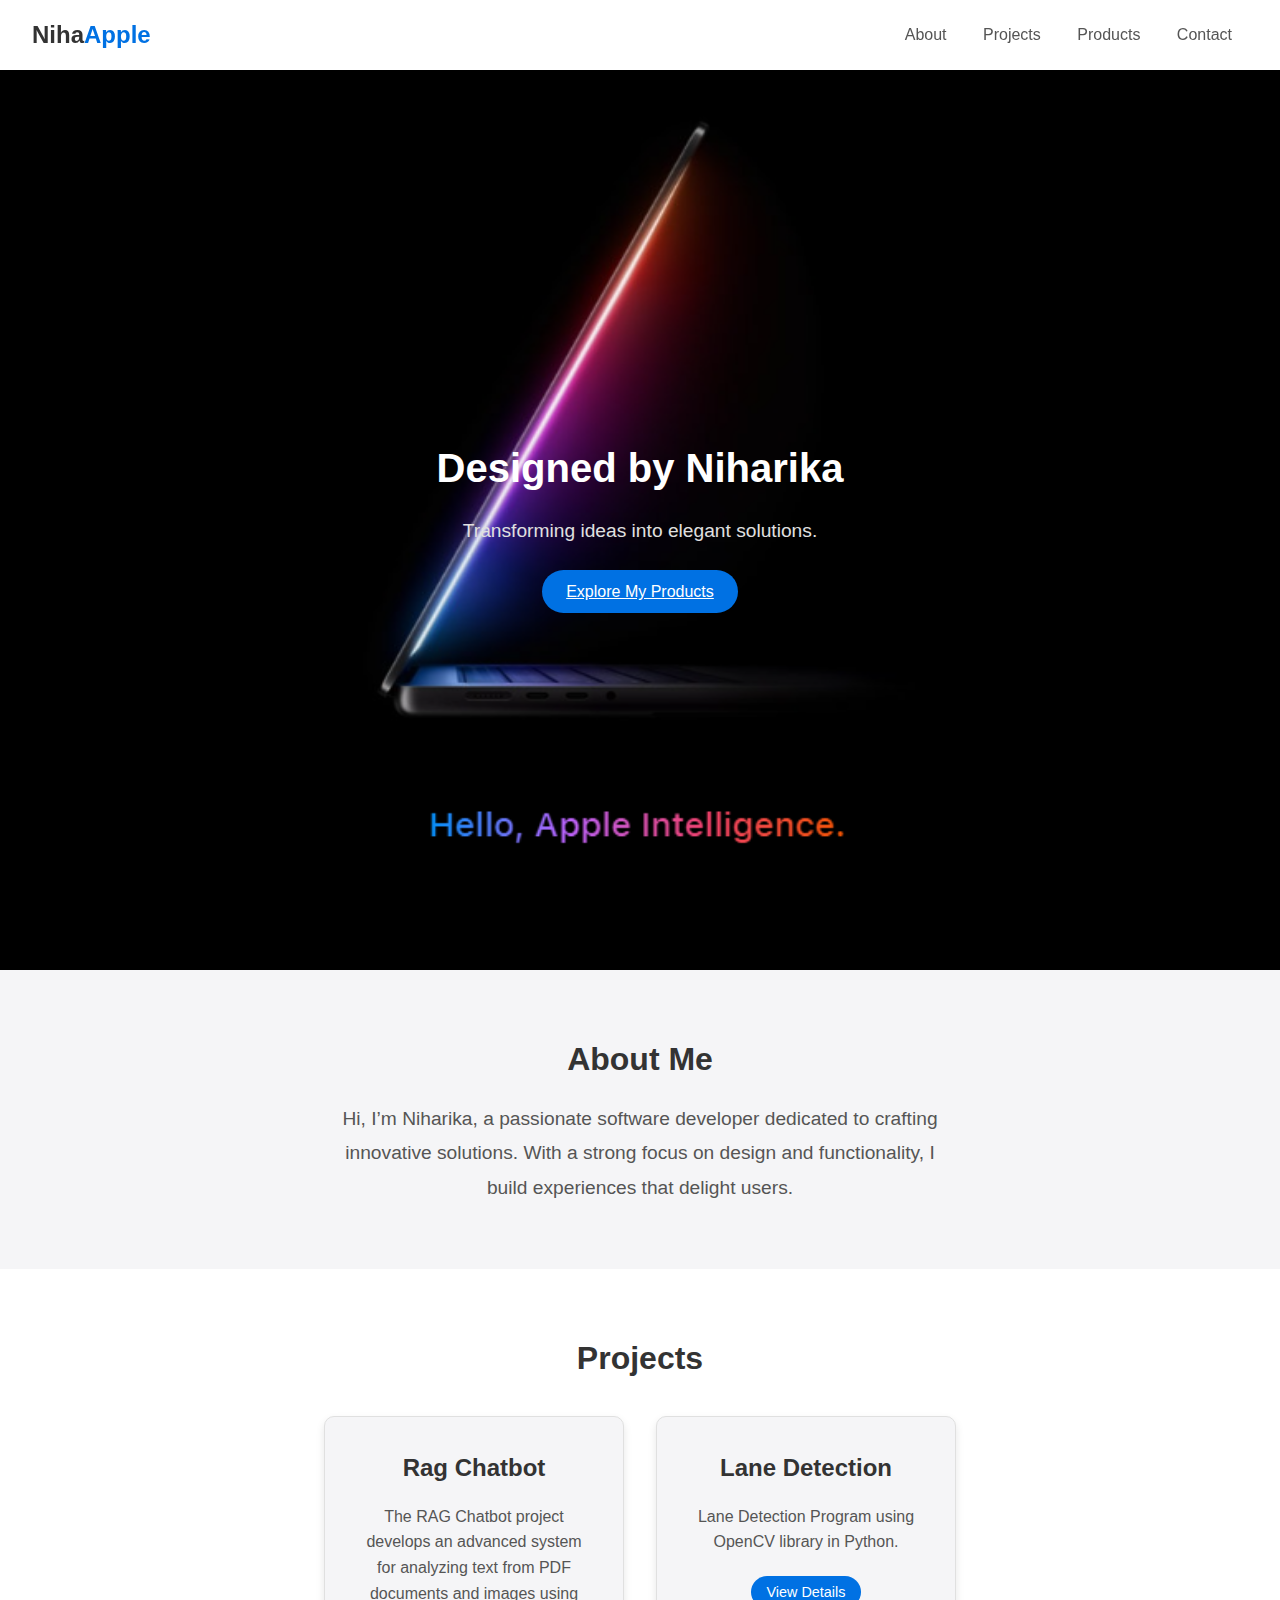
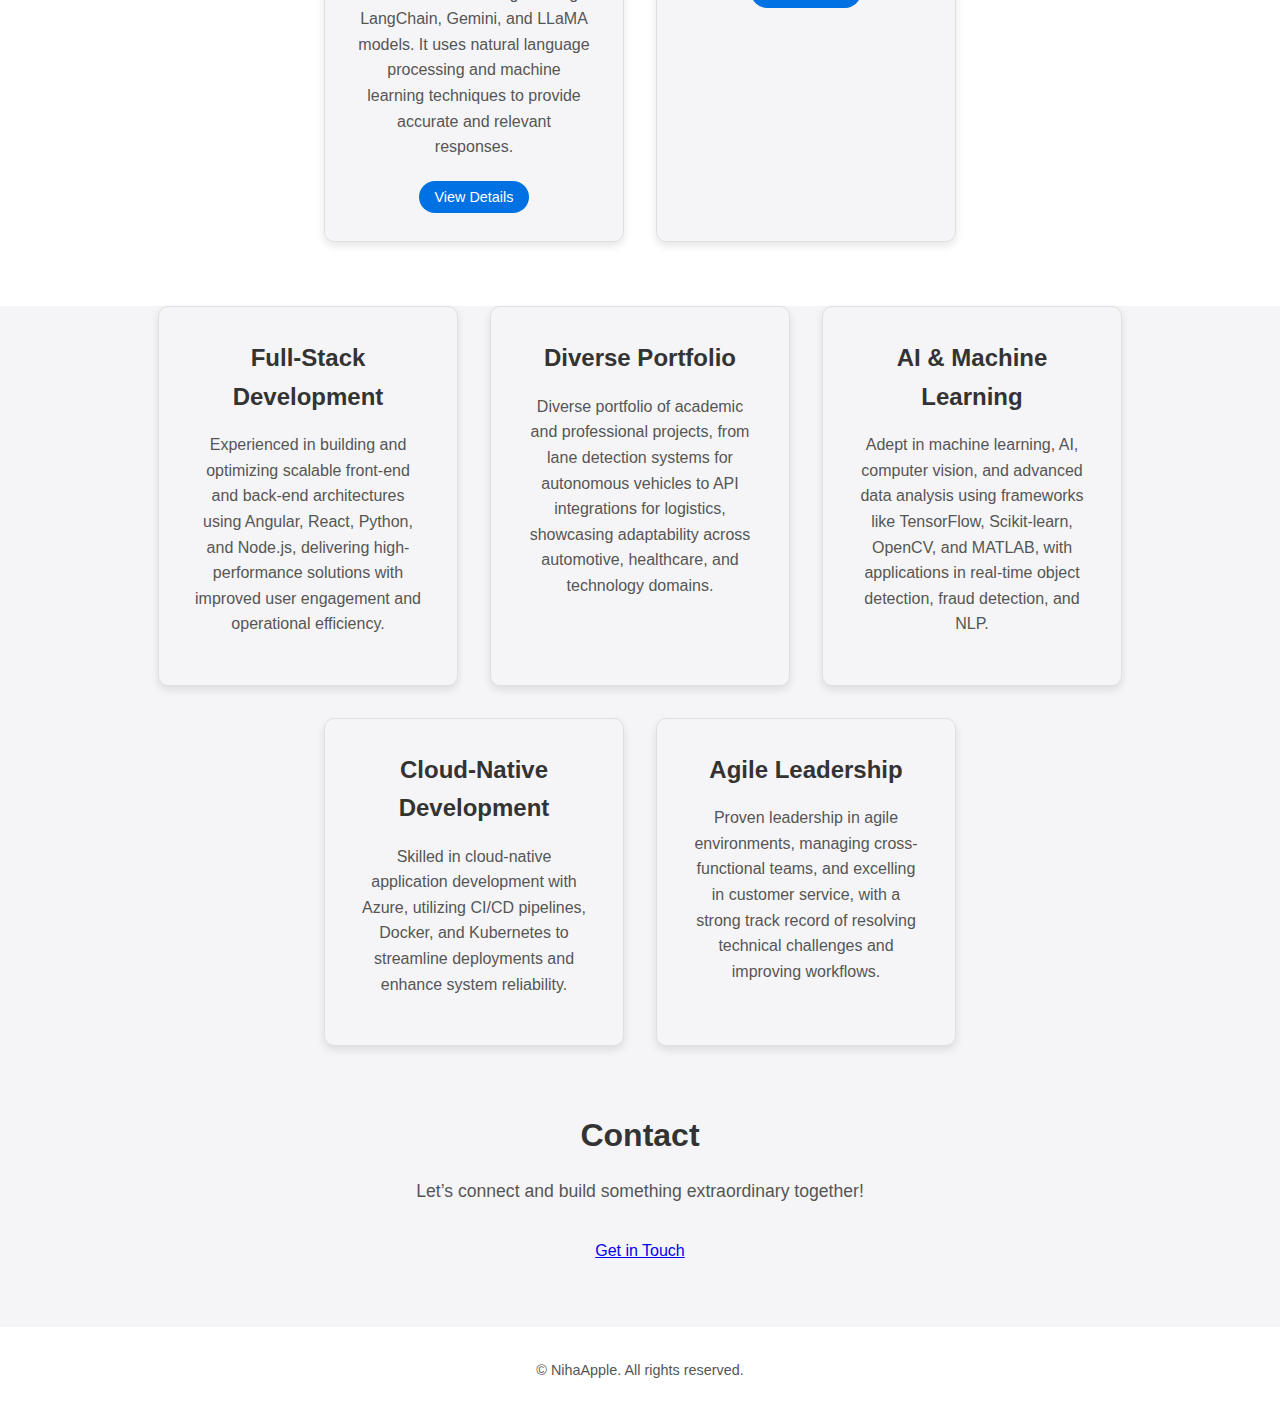
==== index.html @ a2c17f3a "index.html" ====
<!DOCTYPE html>
<html lang="en">
<head>
    <meta charset="UTF-8">
    <meta name="viewport" content="width=device-width, initial-scale=1.0">
    <title>NihaApple</title>
    <link rel="stylesheet" href="style.css">
</head>
<body>
    <!-- Navbar -->
    <header class="navbar">
        <div class="logo">
            <h1>Niha<span class="highlight">Apple</span></h1>
        </div>
        <nav class="nav-links">
            <a href="#about">About</a>
            <a href="#projects">Projects</a>
            <a href="#products">Products</a>
            <a href="#contact">Contact</a>
        </nav>
    </header>

    <!-- Hero Section with Background Image -->
    <section id="hero" class="hero" style="background-image: url('your-image.png');">
        <div class="hero-content">
            <h2>Designed by Niharika</h2>
            <p>Transforming ideas into elegant solutions.</p>
            <a href="#products" class="btn">Explore My Products</a>
        </div>
    </section>

    <!-- About Section -->
    <section id="about" class="about">
        <h2>About Me</h2>
        <p>
            Hi, I’m Niharika, a passionate software developer dedicated to crafting innovative solutions. 
            With a strong focus on design and functionality, I build experiences that delight users.
        </p>
    </section>

    <!-- Projects Section -->
    <section id="projects" class="projects">
        <h2>Projects</h2>
        <div class="project-list">
            <div class="project-card">
                <h3>Rag Chatbot</h3>
                <p>The RAG Chatbot project develops an advanced system for analyzing text from PDF documents and images using LangChain, Gemini, and LLaMA models. It uses natural language processing and machine learning techniques to provide accurate and relevant responses.</p>
                <a href="#" class="button">View Details</a>
            </div>
            <div class="project-card">
                <h3>Lane Detection</h3>
                <p>Lane Detection Program using OpenCV library in Python.</p>
                <a href="#" class="button">View Details</a>
            </div>
        </div>
    </section>

    <!-- Products Section -->
    <section id="products" class="products">
        <div class="product-list">
            <div class="product-card">
                <h3>Full-Stack Development</h3>
                <p>Experienced in building and optimizing scalable front-end and back-end architectures using Angular, React, Python, and Node.js, delivering high-performance solutions with improved user engagement and operational efficiency.</p>
            </div>
            <div class="product-card">
                <h3>Diverse Portfolio</h3>
                <p>Diverse portfolio of academic and professional projects, from lane detection systems for autonomous vehicles to API integrations for logistics, showcasing adaptability across automotive, healthcare, and technology domains.</p>
            </div>
            <div class="product-card">
                <h3>AI & Machine Learning</h3>
                <p>Adept in machine learning, AI, computer vision, and advanced data analysis using frameworks like TensorFlow, Scikit-learn, OpenCV, and MATLAB, with applications in real-time object detection, fraud detection, and NLP.</p>
            </div>
            <div class="product-card">
                <h3>Cloud-Native Development</h3>
                <p>Skilled in cloud-native application development with Azure, utilizing CI/CD pipelines, Docker, and Kubernetes to streamline deployments and enhance system reliability.</p>
            </div>
            <div class="product-card">
                <h3>Agile Leadership</h3>
                <p>Proven leadership in agile environments, managing cross-functional teams, and excelling in customer service, with a strong track record of resolving technical challenges and improving workflows.</p>
            </div>
        </div>
    </section>

    <!-- Contact Section -->
    <section id="contact" class="contact">
        <h2>Contact</h2>
        <p>Let’s connect and build something extraordinary together!</p>
        <a href="mailto:niharika@example.com" class="btn">Get in Touch</a>
    </section>

    <!-- Footer -->
    <footer class="footer">
        <p>© <span id="year"></span> NihaApple. All rights reserved.</p>
    </footer>

    <script src="script.js"></script>
</body>
</html>
---- style.css ----
/* General Reset */
* {
    margin: 0;
    padding: 0;
    box-sizing: border-box;
}

/* Root Variables */
:root {
    --primary-color: #333333;
    --secondary-color: #555555;
    --accent-color: #0071e3;
    --background-color: #f5f5f7;
    --button-hover: #005bb5;
    --font-family: 'Helvetica Neue', Arial, sans-serif;
}

/* Body Styling */
body {
    font-family: var(--font-family);
    color: var(--primary-color);
    background-color: var(--background-color);
    line-height: 1.6;
}

/* Navbar */
.navbar {
    display: flex;
    justify-content: space-between;
    align-items: center;
    padding: 1rem 2rem;
    background-color: #ffffff;
    box-shadow: 0px 4px 6px rgba(0, 0, 0, 0.1);
    position: sticky;
    top: 0;
    z-index: 1000;
}

.logo h1 {
    font-size: 1.5rem;
    font-weight: bold;
    color: var(--primary-color);
}

.logo .highlight {
    color: var(--accent-color);
}

.nav-links a {
    margin: 0 1rem;
    text-decoration: none;
    color: var(--secondary-color);
    font-size: 1rem;
    transition: color 0.3s ease;
}

.nav-links a:hover {
    color: var(--primary-color);
}

/* Hero Section */
.hero {
    height: 100vh;
    display: flex;
    justify-content: center;
    align-items: center;
    text-align: center;
    background-size: cover;
    background-position: center;
    color: white;
}

.hero-content h2 {
    font-size: 2.5rem;
    margin-bottom: 1rem;
}

.hero-content p {
    font-size: 1.2rem;
    margin-bottom: 2rem;
    color: #e0e0e0;
}

.hero-content .btn {
    padding: 0.8rem 1.5rem;
    background-color: var(--accent-color);
    color: #ffffff;
    border: none;
    border-radius: 25px;
    font-size: 1rem;
    cursor: pointer;
    transition: background-color 0.3s ease;
}

.hero-content .btn:hover {
    background-color: var(--button-hover);
}

/* About Section */
.about {
    padding: 4rem 2rem; /* Adjust padding for proper spacing */
    background-color: var(--background-color);
    text-align: center;
}

.about h2 {
    font-size: 2rem; /* Ensure consistent font size */
    margin-bottom: 1rem; /* Add spacing below the heading */
    color: var(--primary-color); /* Use the primary color for the heading */
    font-weight: bold; /* Make the heading bold for emphasis */
}

.about p {
    font-size: 1.2rem; /* Slightly larger font size for better readability */
    color: var(--secondary-color);
    max-width: 600px; /* Constrain text width for better alignment */
    margin: 0 auto; /* Center the paragraph */
    line-height: 1.8; /* Improve text spacing */
}

/* Projects Section */
.projects {
  padding: 4rem 2rem;
  background-color: #ffffff;
  text-align: center;
}

.projects h2 {
  font-size: 2rem;
  margin-bottom: 2rem;
}

.project-list {
  display: flex;
  flex-wrap: wrap;
  justify-content: center;
  gap: 2rem;
}

.project-card {
  background-color: var(--background-color);
  border: 1px solid #e0e0e0;
  border-radius: 10px;
  padding: 2rem;
  width: 300px;
  text-align: center;
  box-shadow: 0px 4px 8px rgba(0, 0, 0, 0.1);
  transition: transform 0.3s ease, box-shadow 0.3s ease;
}

.project-card:hover {
  transform: translateY(-10px);
  box-shadow: 0px 8px 16px rgba(0, 0, 0, 0.2);
}

.project-card h3 {
  font-size: 1.5rem;
  margin-bottom: 1rem;
}

.project-card p {
  font-size: 1rem;
  margin-bottom: 1.5rem;
  color: var(--secondary-color);
}

.project-card .button {
  text-decoration: none;
  padding: 0.5rem 1rem;
  background-color: var(--accent-color);
  color: #ffffff;
  border-radius: 25px;
  font-size: 0.9rem;
  transition: background-color 0.3s ease;
}

.project-card .button:hover {
  background-color: var(--button-hover);
}


/* Products Section */
.hero-content .btn {
    padding: 0.8rem 1.5rem;
    background-color: var(--accent-color);
    color: #ffffff;
    border: none;
    border-radius: 25px;
    font-size: 1rem;
    cursor: pointer;
    transition: background-color 0.3s ease;
}

.hero-content .btn:hover {
    background-color: var(--button-hover);
}

.product-list {
    display: flex;
    flex-wrap: wrap;
    justify-content: center;
    gap: 2rem;
}

.product-card {
    background-color: var(--background-color);
    border: 1px solid #e0e0e0;
    border-radius: 10px;
    padding: 2rem;
    width: 300px;
    text-align: center;
    box-shadow: 0px 4px 8px rgba(0, 0, 0, 0.1);
    transition: transform 0.3s ease, box-shadow 0.3s ease;
}

.product-card:hover {
    transform: translateY(-10px);
    box-shadow: 0px 8px 16px rgba(0, 0, 0, 0.2);
}

.product-card h3 {
    font-size: 1.5rem;
    margin-bottom: 1rem;
}

.product-card p {
    font-size: 1rem;
    margin-bottom: 1rem;
    color: var(--secondary-color);
}

/* Contact Section */
.contact {
  padding: 4rem 2rem;
  background-color: var(--background-color);
  text-align: center;
}

.contact h2 {
  font-size: 2rem;
  margin-bottom: 1rem;
}

.contact p {
  font-size: 1.1rem;
  color: var(--secondary-color);
  margin-bottom: 2rem;
}

.contact .button {
  text-decoration: none;
  padding: 0.8rem 1.5rem;
  background-color: var(--accent-color);
  color: #ffffff;
  border-radius: 25px;
  font-size: 1rem;
  transition: background-color 0.3s ease;
}

.contact .button:hover {
  background-color: var(--button-hover);
}

/* Footer */
.footer {
  text-align: center;
  padding: 2rem;
  background-color: #ffffff;
  font-size: 0.9rem;
  color: var(--secondary-color);
}

/* Responsive Design */
@media (max-width: 768px) {
  .project-list {
    flex-direction: column;
    gap: 1.5rem;
  }
}
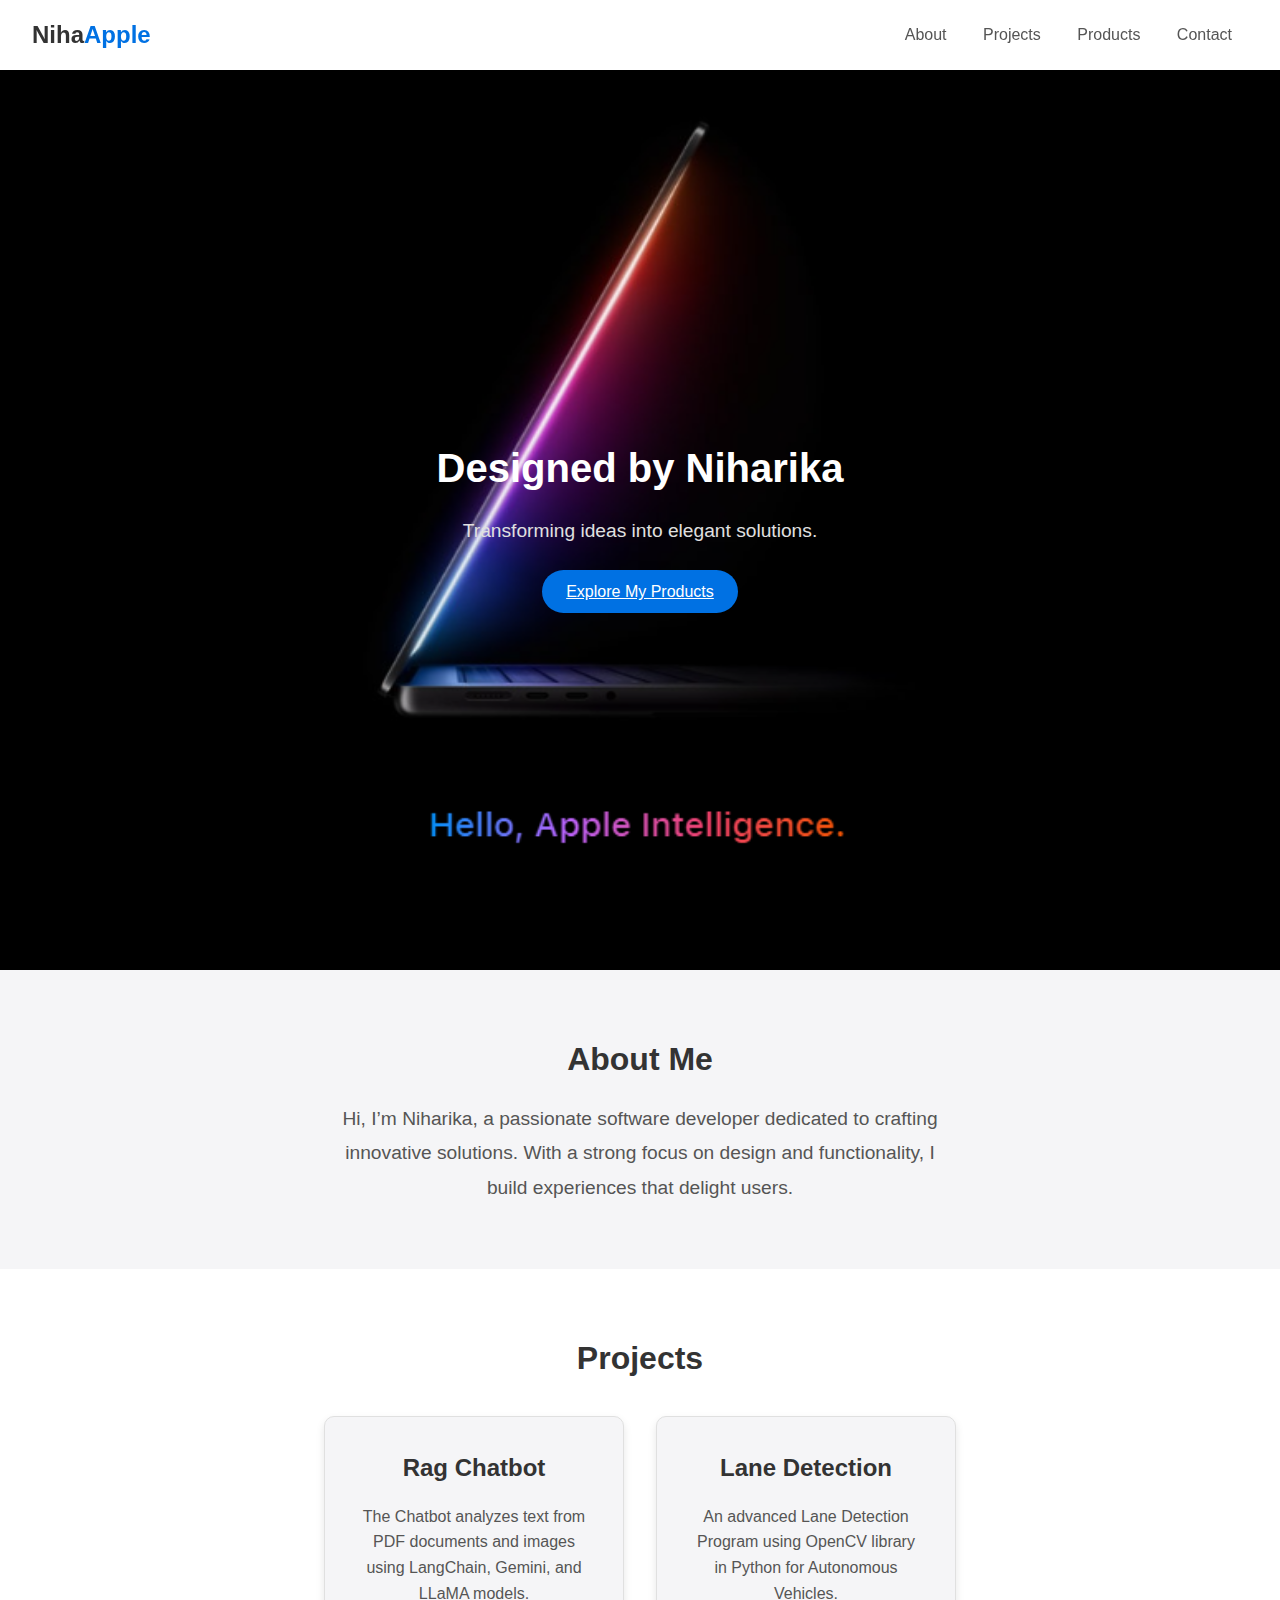
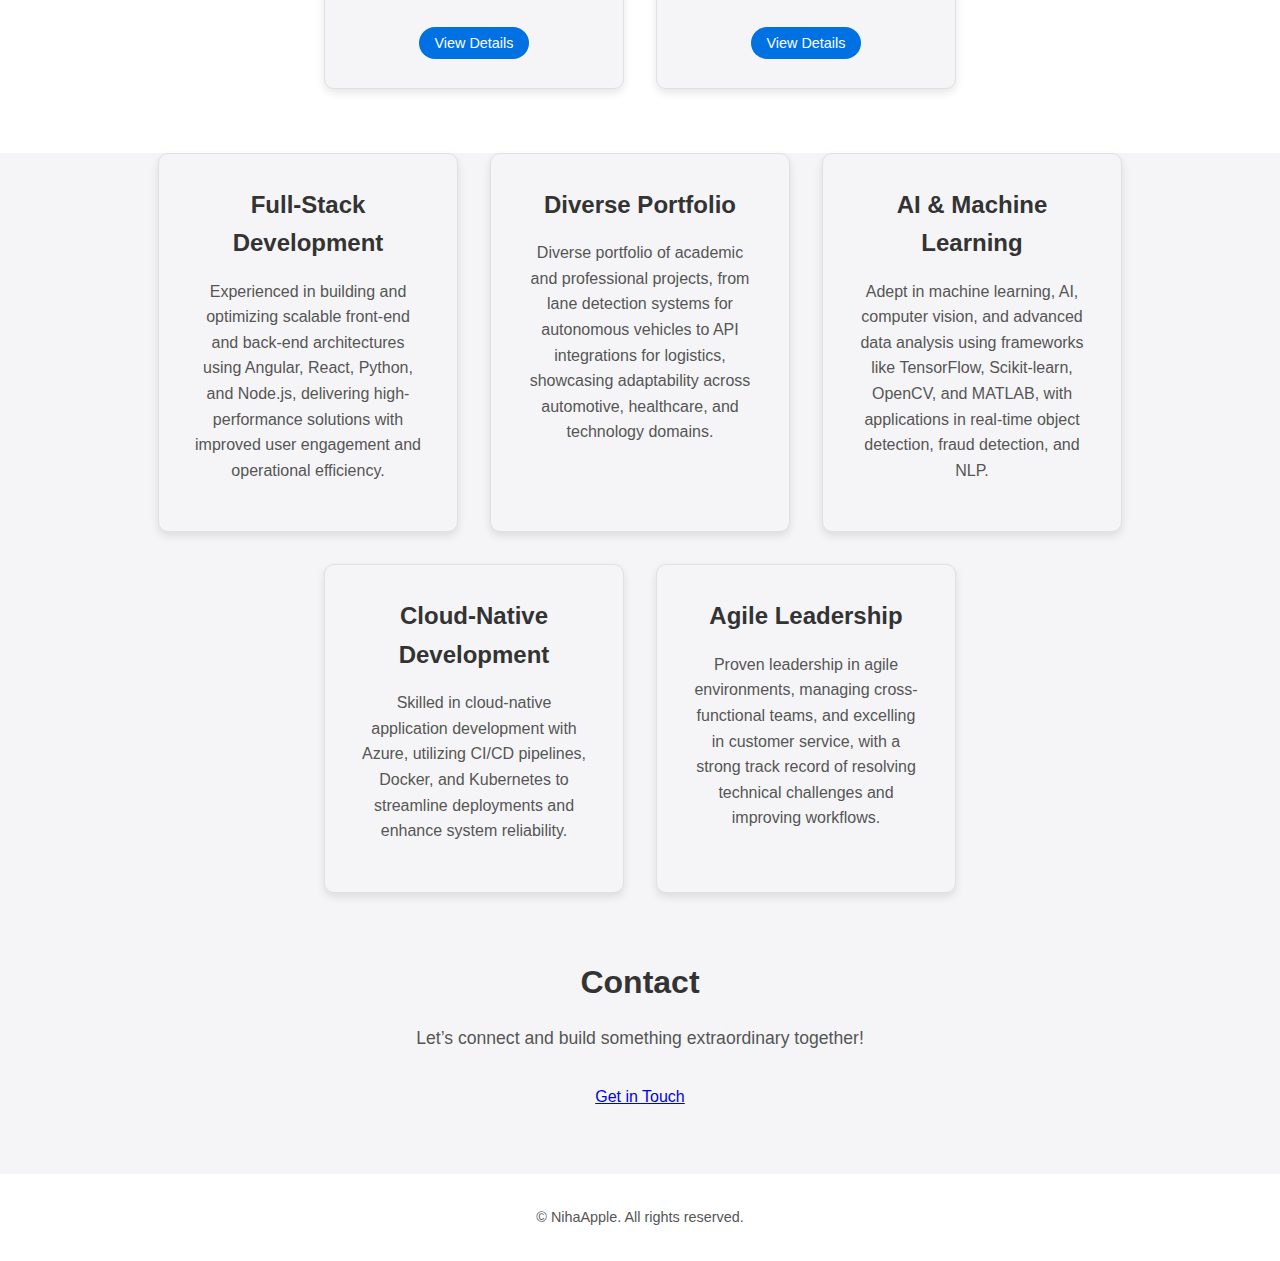
==== commit 4f5c53d1: "index.html" ====
--- a/index.html
+++ b/index.html
@@ -44,12 +44,12 @@
         <div class="project-list">
             <div class="project-card">
                 <h3>Rag Chatbot</h3>
-                <p>The RAG Chatbot project develops an advanced system for analyzing text from PDF documents and images using LangChain, Gemini, and LLaMA models. It uses natural language processing and machine learning techniques to provide accurate and relevant responses.</p>
+                <p>The Chatbot analyzes text from PDF documents and images using LangChain, Gemini, and LLaMA models.</p>
                 <a href="#" class="button">View Details</a>
             </div>
             <div class="project-card">
                 <h3>Lane Detection</h3>
-                <p>Lane Detection Program using OpenCV library in Python.</p>
+                <p>An advanced Lane Detection Program using OpenCV library in Python for Autonomous Vehicles.</p>
                 <a href="#" class="button">View Details</a>
             </div>
         </div>
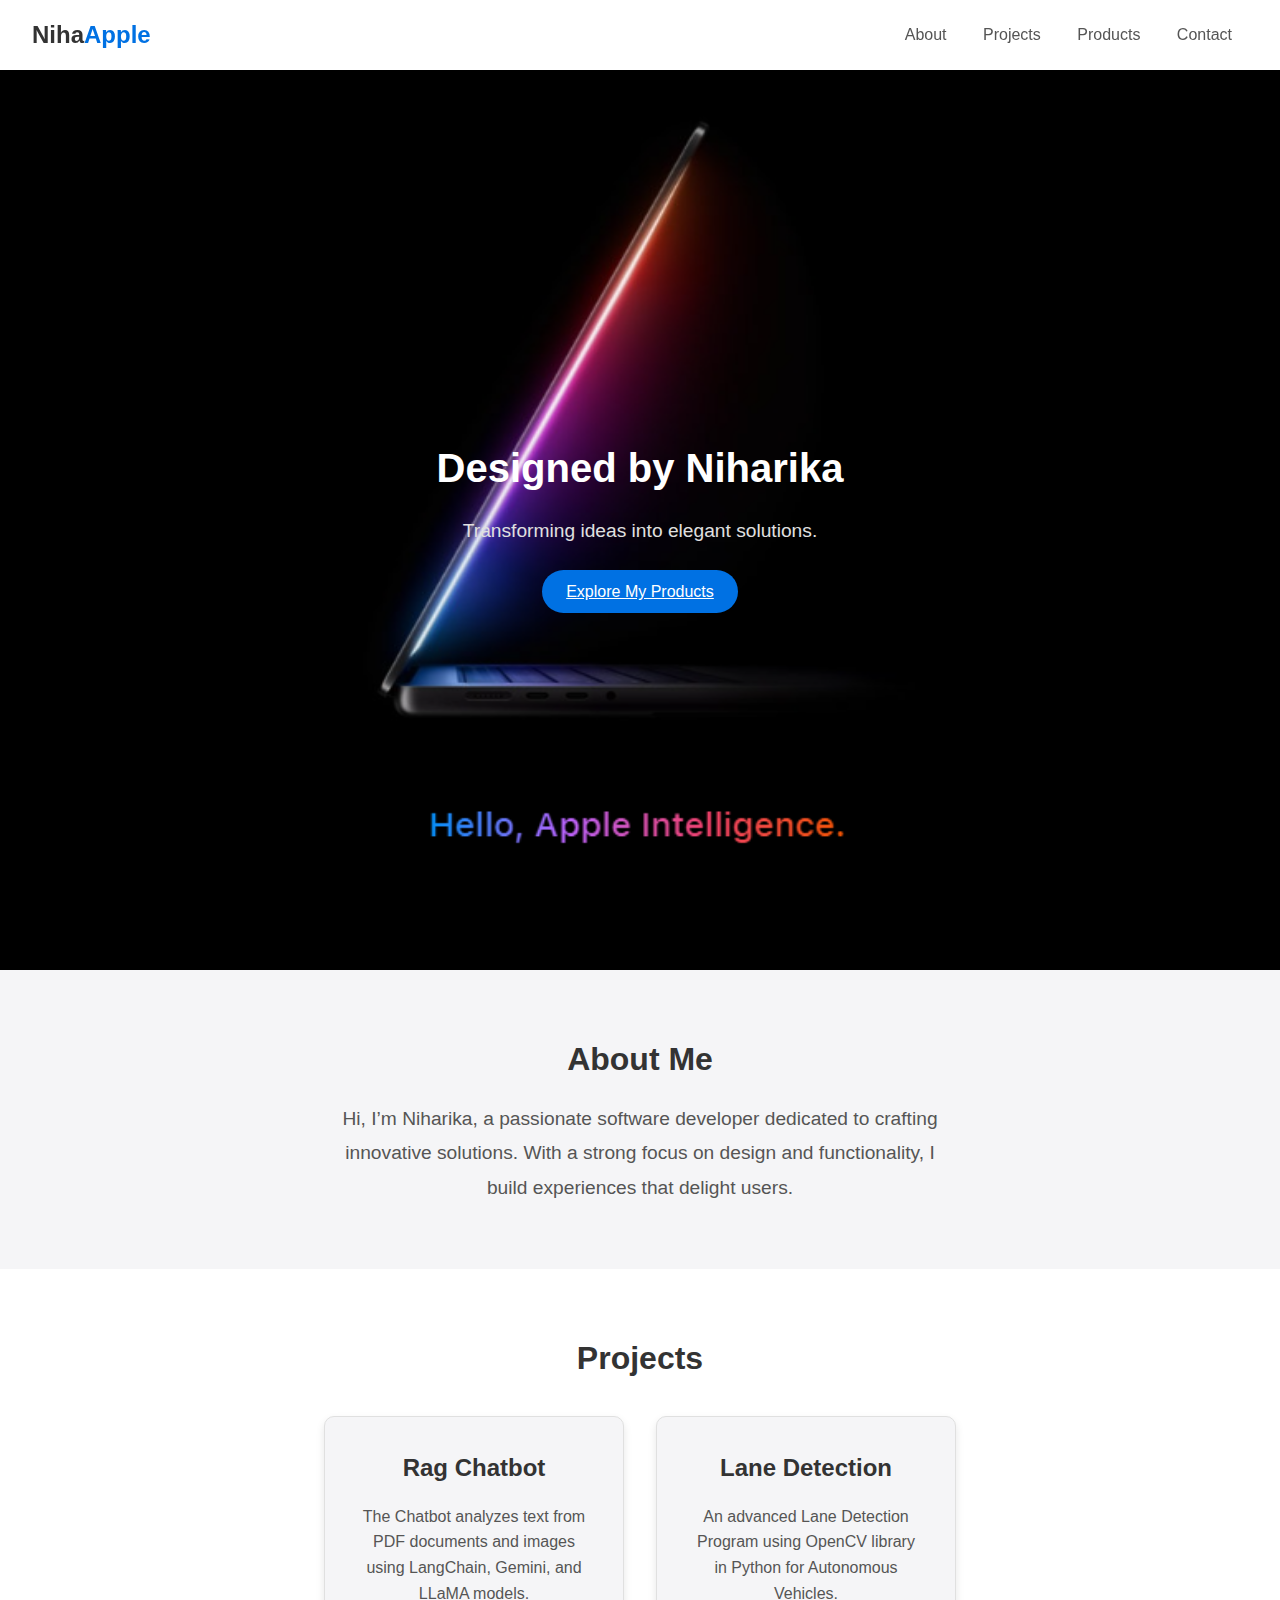
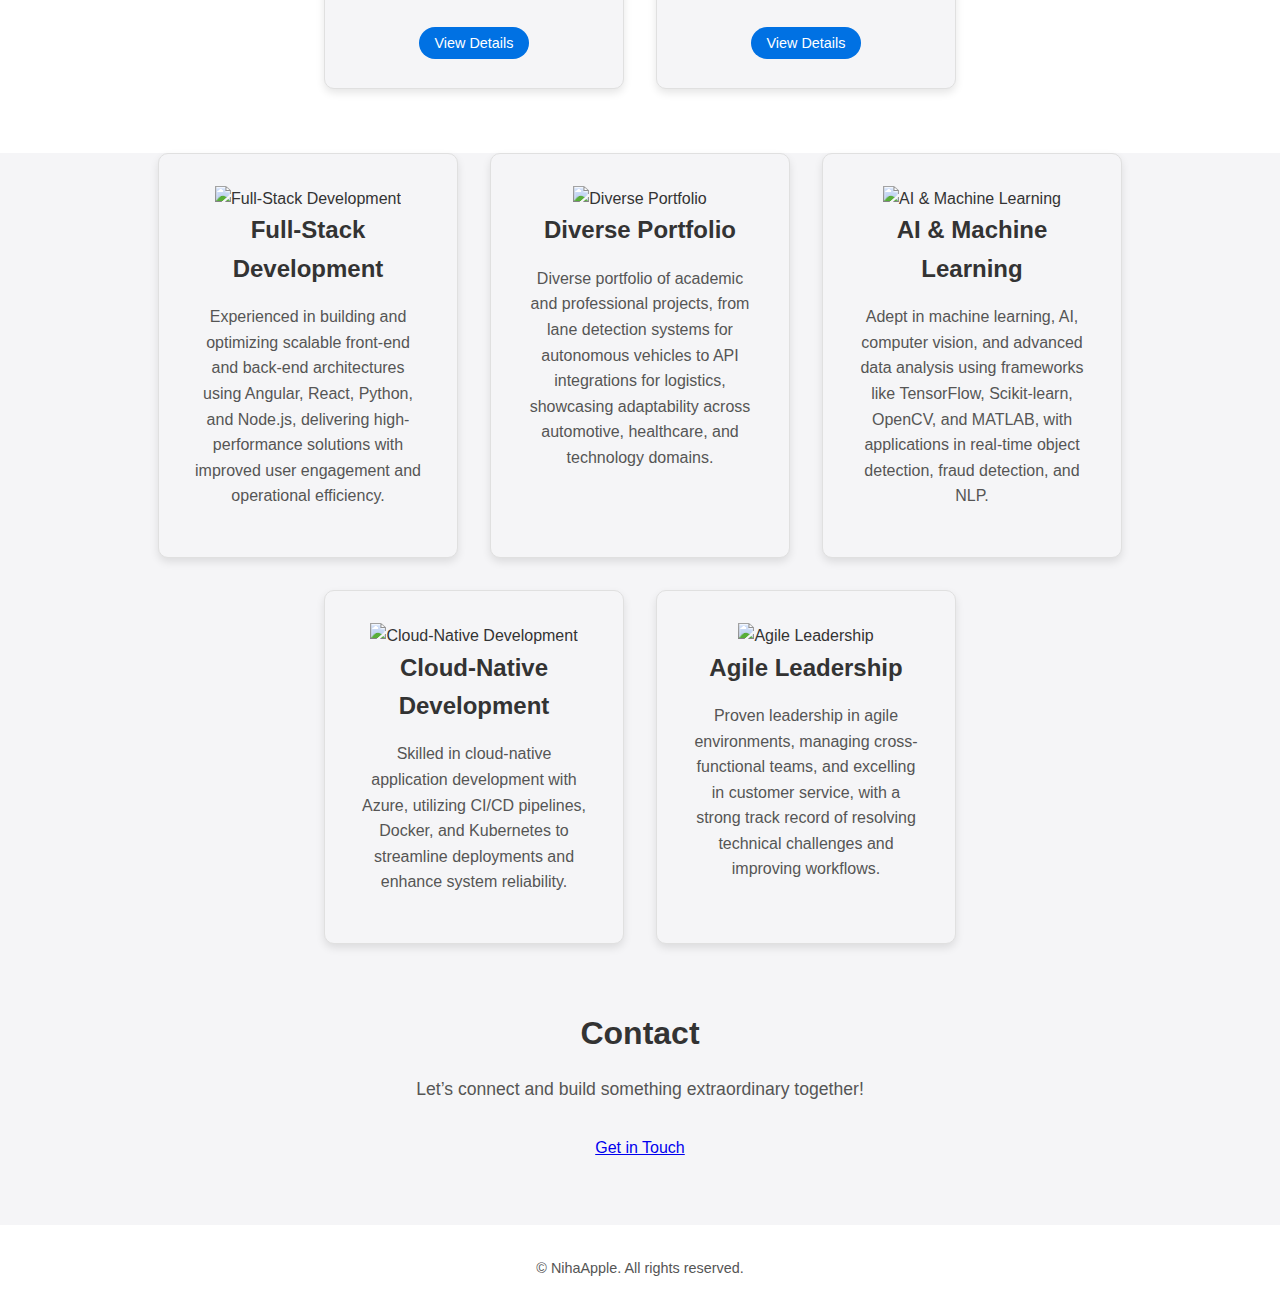
==== commit 354795bd: "index.html" ====
--- a/index.html
+++ b/index.html
@@ -56,36 +56,47 @@
     </section>
 
     <!-- Products Section -->
-    <section id="products" class="products">
-        <div class="product-list">
-            <div class="product-card">
-                <h3>Full-Stack Development</h3>
-                <p>Experienced in building and optimizing scalable front-end and back-end architectures using Angular, React, Python, and Node.js, delivering high-performance solutions with improved user engagement and operational efficiency.</p>
-            </div>
-            <div class="product-card">
-                <h3>Diverse Portfolio</h3>
-                <p>Diverse portfolio of academic and professional projects, from lane detection systems for autonomous vehicles to API integrations for logistics, showcasing adaptability across automotive, healthcare, and technology domains.</p>
-            </div>
-            <div class="product-card">
-                <h3>AI & Machine Learning</h3>
-                <p>Adept in machine learning, AI, computer vision, and advanced data analysis using frameworks like TensorFlow, Scikit-learn, OpenCV, and MATLAB, with applications in real-time object detection, fraud detection, and NLP.</p>
-            </div>
-            <div class="product-card">
-                <h3>Cloud-Native Development</h3>
-                <p>Skilled in cloud-native application development with Azure, utilizing CI/CD pipelines, Docker, and Kubernetes to streamline deployments and enhance system reliability.</p>
-            </div>
-            <div class="product-card">
-                <h3>Agile Leadership</h3>
-                <p>Proven leadership in agile environments, managing cross-functional teams, and excelling in customer service, with a strong track record of resolving technical challenges and improving workflows.</p>
-            </div>
+<section id="products" class="products">
+    <div class="product-list">
+        <!-- Full-Stack Development -->
+        <div class="product-card">
+            <img src="fullstack.jpg" alt="Full-Stack Development" class="product-image">
+            <h3>Full-Stack Development</h3>
+            <p>Experienced in building and optimizing scalable front-end and back-end architectures using Angular, React, Python, and Node.js, delivering high-performance solutions with improved user engagement and operational efficiency.</p>
         </div>
-    </section>
+        <!-- Diverse Portfolio -->
+        <div class="product-card">
+            <img src="portfolio.jpg" alt="Diverse Portfolio" class="product-image">
+            <h3>Diverse Portfolio</h3>
+            <p>Diverse portfolio of academic and professional projects, from lane detection systems for autonomous vehicles to API integrations for logistics, showcasing adaptability across automotive, healthcare, and technology domains.</p>
+        </div>
+        <!-- AI & Machine Learning -->
+        <div class="product-card">
+            <img src="ai.jpg" alt="AI & Machine Learning" class="product-image">
+            <h3>AI & Machine Learning</h3>
+            <p>Adept in machine learning, AI, computer vision, and advanced data analysis using frameworks like TensorFlow, Scikit-learn, OpenCV, and MATLAB, with applications in real-time object detection, fraud detection, and NLP.</p>
+        </div>
+        <!-- Cloud-Native Development -->
+        <div class="product-card">
+            <img src="cloud.jpg" alt="Cloud-Native Development" class="product-image">
+            <h3>Cloud-Native Development</h3>
+            <p>Skilled in cloud-native application development with Azure, utilizing CI/CD pipelines, Docker, and Kubernetes to streamline deployments and enhance system reliability.</p>
+        </div>
+        <!-- Agile Leadership -->
+        <div class="product-card">
+            <img src="agile.jpg" alt="Agile Leadership" class="product-image">
+            <h3>Agile Leadership</h3>
+            <p>Proven leadership in agile environments, managing cross-functional teams, and excelling in customer service, with a strong track record of resolving technical challenges and improving workflows.</p>
+        </div>
+    </div>
+</section>
+
 
     <!-- Contact Section -->
     <section id="contact" class="contact">
         <h2>Contact</h2>
         <p>Let’s connect and build something extraordinary together!</p>
-        <a href="mailto:niharika@example.com" class="btn">Get in Touch</a>
+        <a href="mailto:nihariknaik@gmail.com" class="btn">Get in Touch</a>
     </section>
 
     <!-- Footer -->
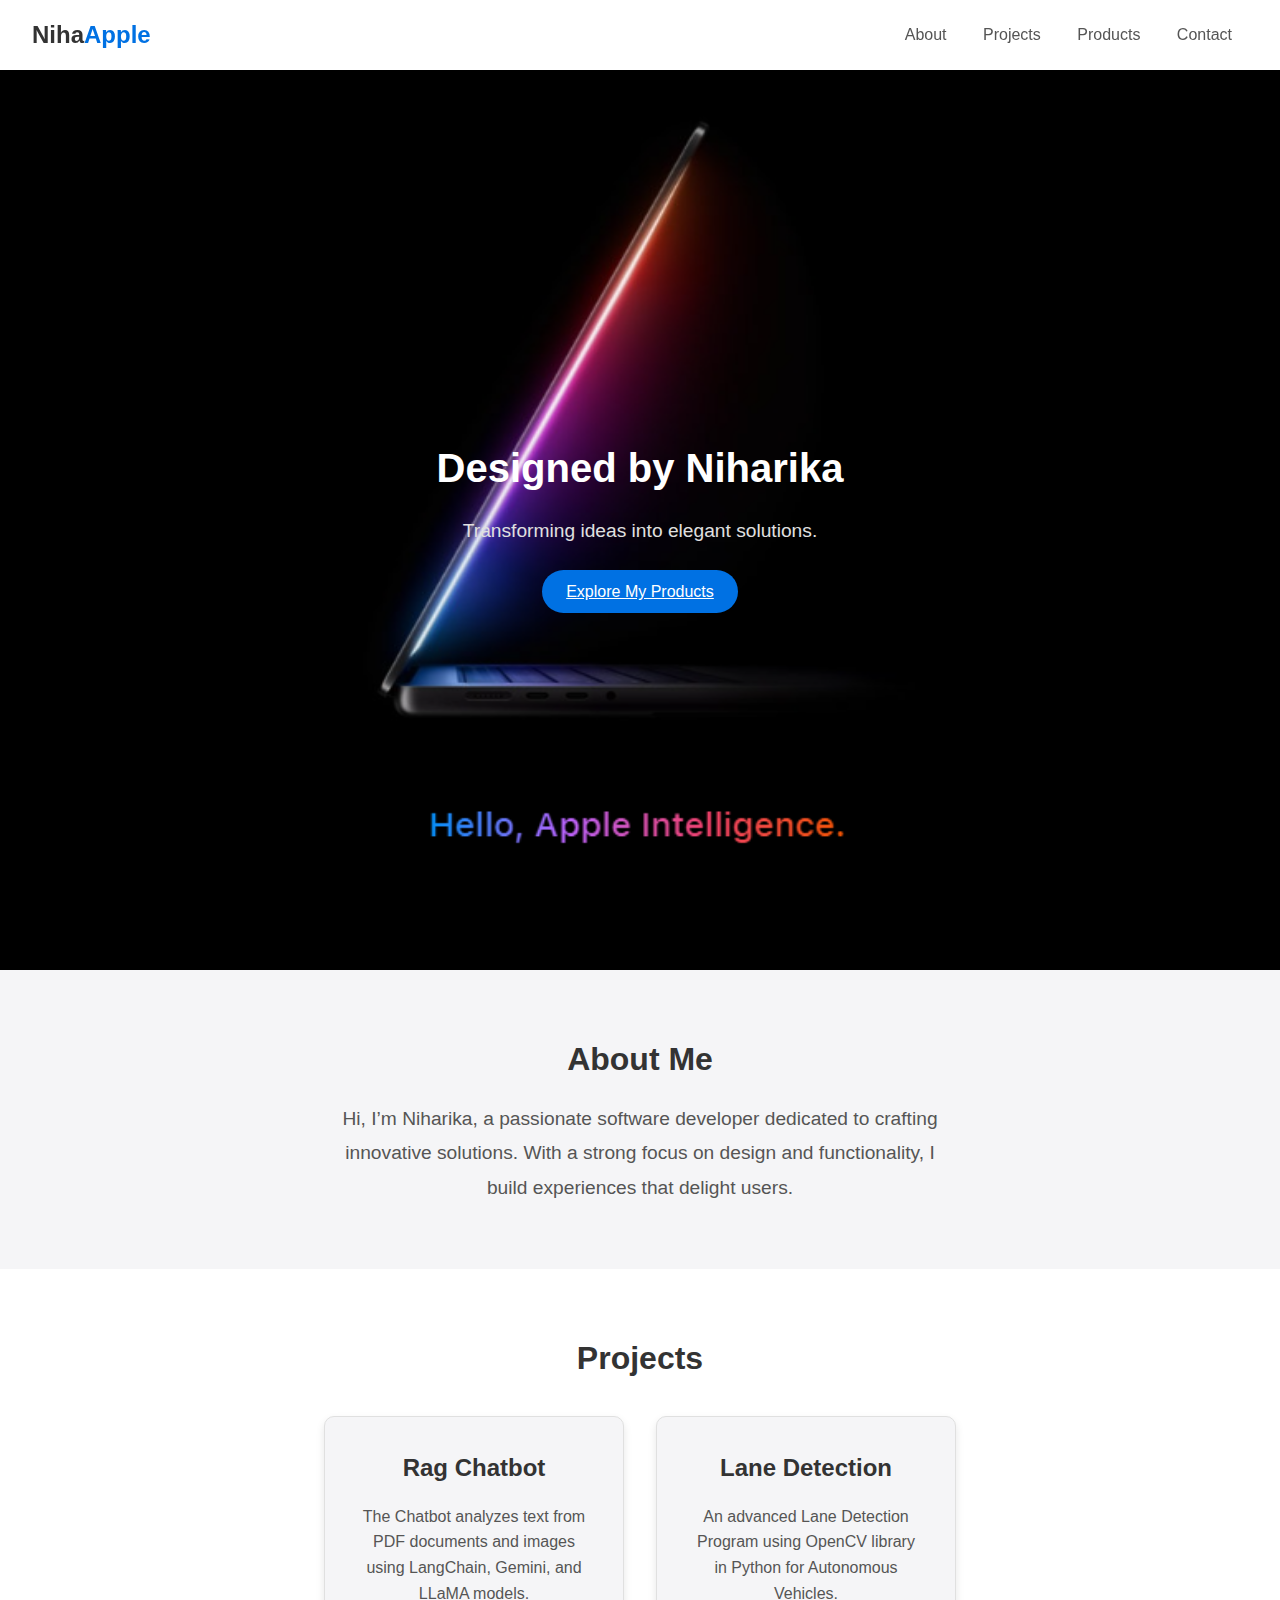
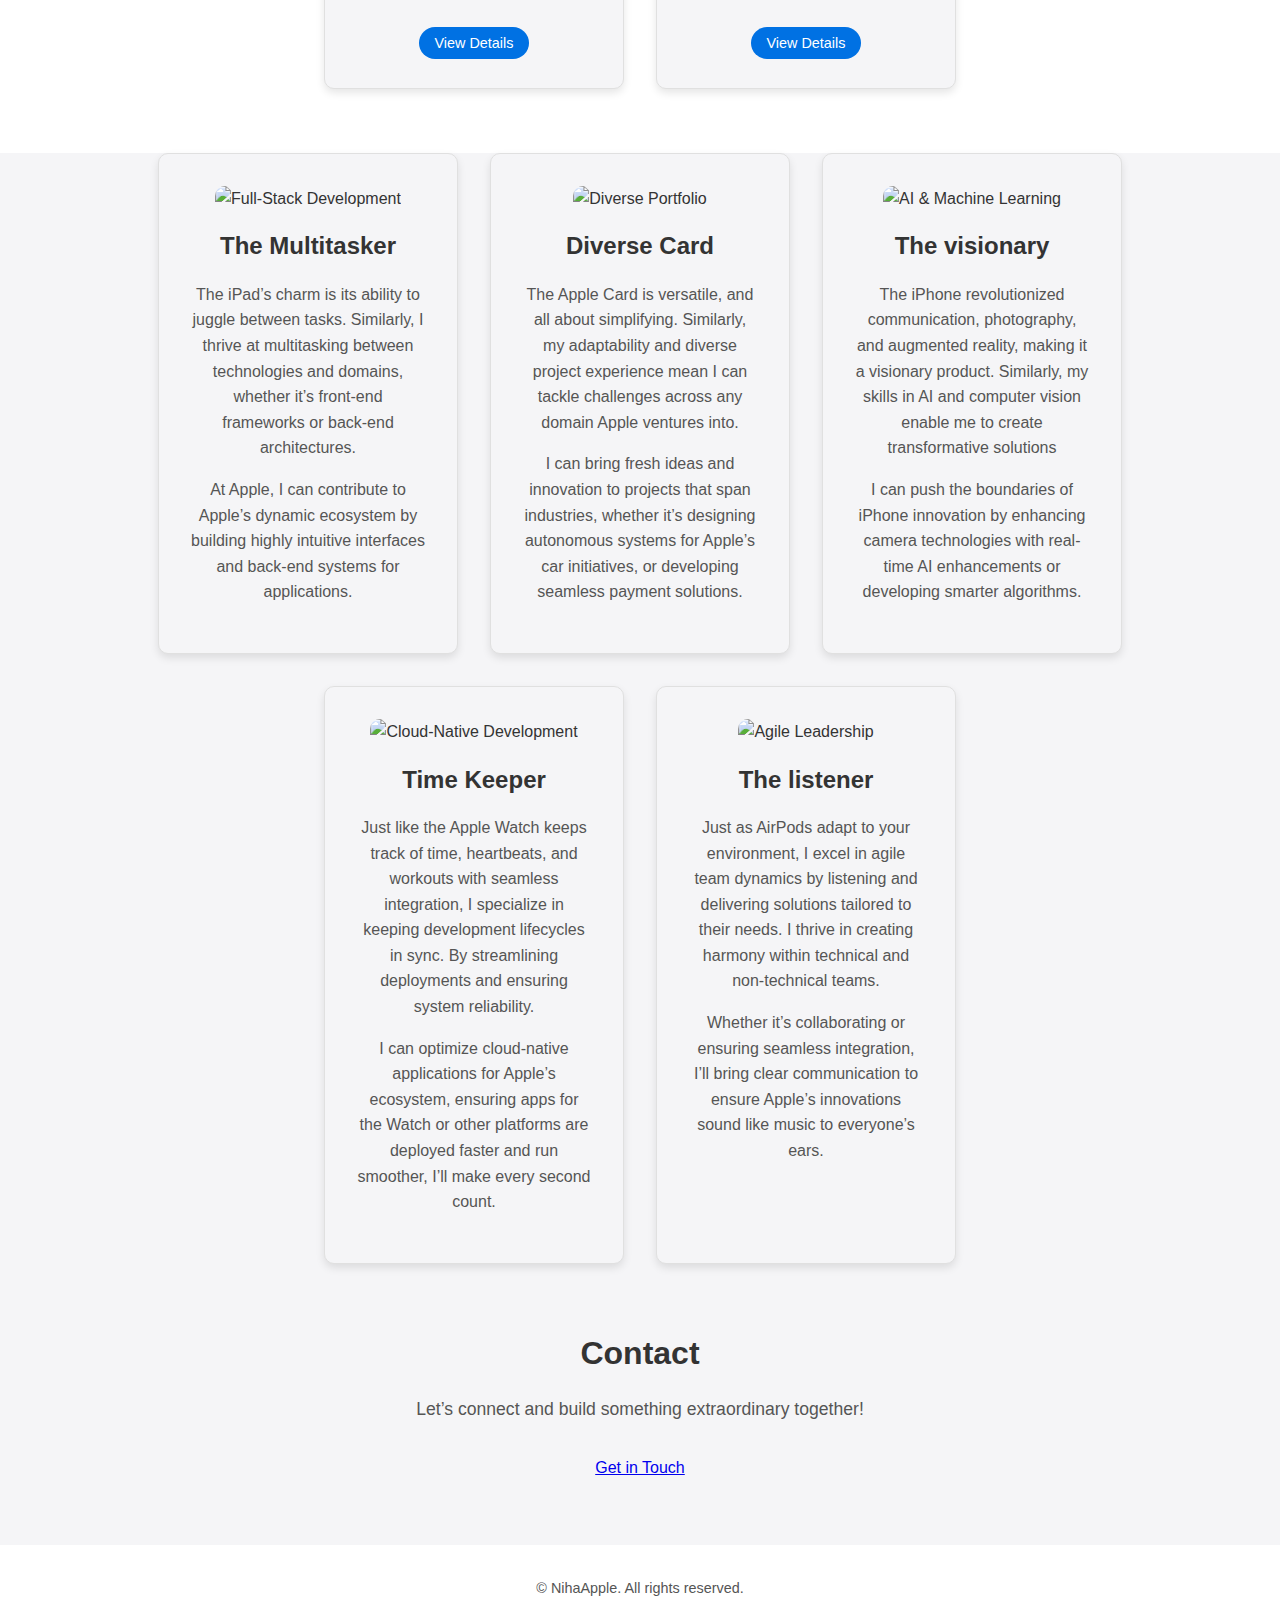
==== commit 3e59a125: "index.html" ====
--- a/index.html
+++ b/index.html
@@ -58,35 +58,40 @@
     <!-- Products Section -->
 <section id="products" class="products">
     <div class="product-list">
-        <!-- Full-Stack Development -->
+        <!-- Full-Stack Developmen -->
         <div class="product-card">
-            <img src="fullstack.jpg" alt="Full-Stack Development" class="product-image">
-            <h3>Full-Stack Development</h3>
-            <p>Experienced in building and optimizing scalable front-end and back-end architectures using Angular, React, Python, and Node.js, delivering high-performance solutions with improved user engagement and operational efficiency.</p>
+            <img src="fullstack.png" alt="Full-Stack Development" class="product-image">
+            <h3>The Multitasker</h3>
+            <p>The iPad’s charm is its ability to juggle between tasks. Similarly, I thrive at multitasking between technologies and domains, whether it’s front-end frameworks or back-end architectures.</p>
+            <p>At Apple, I can contribute to Apple’s dynamic ecosystem by building highly intuitive interfaces and back-end systems for applications.</p>
         </div>
         <!-- Diverse Portfolio -->
         <div class="product-card">
-            <img src="portfolio.jpg" alt="Diverse Portfolio" class="product-image">
-            <h3>Diverse Portfolio</h3>
-            <p>Diverse portfolio of academic and professional projects, from lane detection systems for autonomous vehicles to API integrations for logistics, showcasing adaptability across automotive, healthcare, and technology domains.</p>
+            <img src="portfolio.png" alt="Diverse Portfolio" class="product-image">
+            <h3>Diverse Card</h3>
+            <p>The Apple Card is versatile, and all about simplifying. Similarly, my adaptability and diverse project experience mean I can tackle challenges across any domain Apple ventures into.</p>
+            <p>I can bring fresh ideas and innovation to projects that span industries, whether it’s designing autonomous systems for Apple’s car initiatives, or developing seamless payment solutions.</p>
         </div>
         <!-- AI & Machine Learning -->
         <div class="product-card">
-            <img src="ai.jpg" alt="AI & Machine Learning" class="product-image">
-            <h3>AI & Machine Learning</h3>
-            <p>Adept in machine learning, AI, computer vision, and advanced data analysis using frameworks like TensorFlow, Scikit-learn, OpenCV, and MATLAB, with applications in real-time object detection, fraud detection, and NLP.</p>
+            <img src="ai.png" alt="AI & Machine Learning" class="product-image">
+            <h3>The visionary</h3>
+            <p>The iPhone revolutionized communication, photography, and augmented reality, making it a visionary product. Similarly, my skills in AI and computer vision enable me to create transformative solutions</p>
+            <p>I can push the boundaries of iPhone innovation by enhancing camera technologies with real-time AI enhancements or developing smarter algorithms.</p>
         </div>
         <!-- Cloud-Native Development -->
         <div class="product-card">
-            <img src="cloud.jpg" alt="Cloud-Native Development" class="product-image">
-            <h3>Cloud-Native Development</h3>
-            <p>Skilled in cloud-native application development with Azure, utilizing CI/CD pipelines, Docker, and Kubernetes to streamline deployments and enhance system reliability.</p>
+            <img src="cloud.png" alt="Cloud-Native Development" class="product-image">
+            <h3>Time Keeper</h3>
+            <p>Just like the Apple Watch keeps track of time, heartbeats, and workouts with seamless integration, I specialize in keeping development lifecycles in sync. By streamlining deployments and ensuring system reliability.</p>
+            <p>I can optimize cloud-native applications for Apple’s ecosystem, ensuring apps for the Watch or other platforms are deployed faster and run smoother, I’ll make every second count.</p>
         </div>
         <!-- Agile Leadership -->
         <div class="product-card">
-            <img src="agile.jpg" alt="Agile Leadership" class="product-image">
-            <h3>Agile Leadership</h3>
-            <p>Proven leadership in agile environments, managing cross-functional teams, and excelling in customer service, with a strong track record of resolving technical challenges and improving workflows.</p>
+            <img src="agile.png" alt="Agile Leadership" class="product-image">
+            <h3>The listener</h3>
+            <p>Just as AirPods adapt to your environment, I excel in agile team dynamics by listening and delivering solutions tailored to their needs. I thrive in creating harmony within technical and non-technical teams.</p>
+            <p>Whether it’s collaborating or ensuring seamless integration, I’ll bring clear communication to ensure Apple’s innovations sound like music to everyone’s ears.</p>
         </div>
     </div>
 </section>
--- a/style.css
+++ b/style.css
@@ -229,6 +229,15 @@
     color: var(--secondary-color);
 }
 
+/* Product Card Images */
+.product-card .product-image {
+    width: 100%; /* Make the image fit the card's width */
+    height: 150px; /* Set a fixed height for uniformity */
+    object-fit: cover; /* Ensure the image covers the entire area without distortion */
+    border-radius: 10px 10px 0 0; /* Rounded corners on the top */
+    margin-bottom: 1rem; /* Spacing below the image */
+}
+
 /* Contact Section */
 .contact {
   padding: 4rem 2rem;
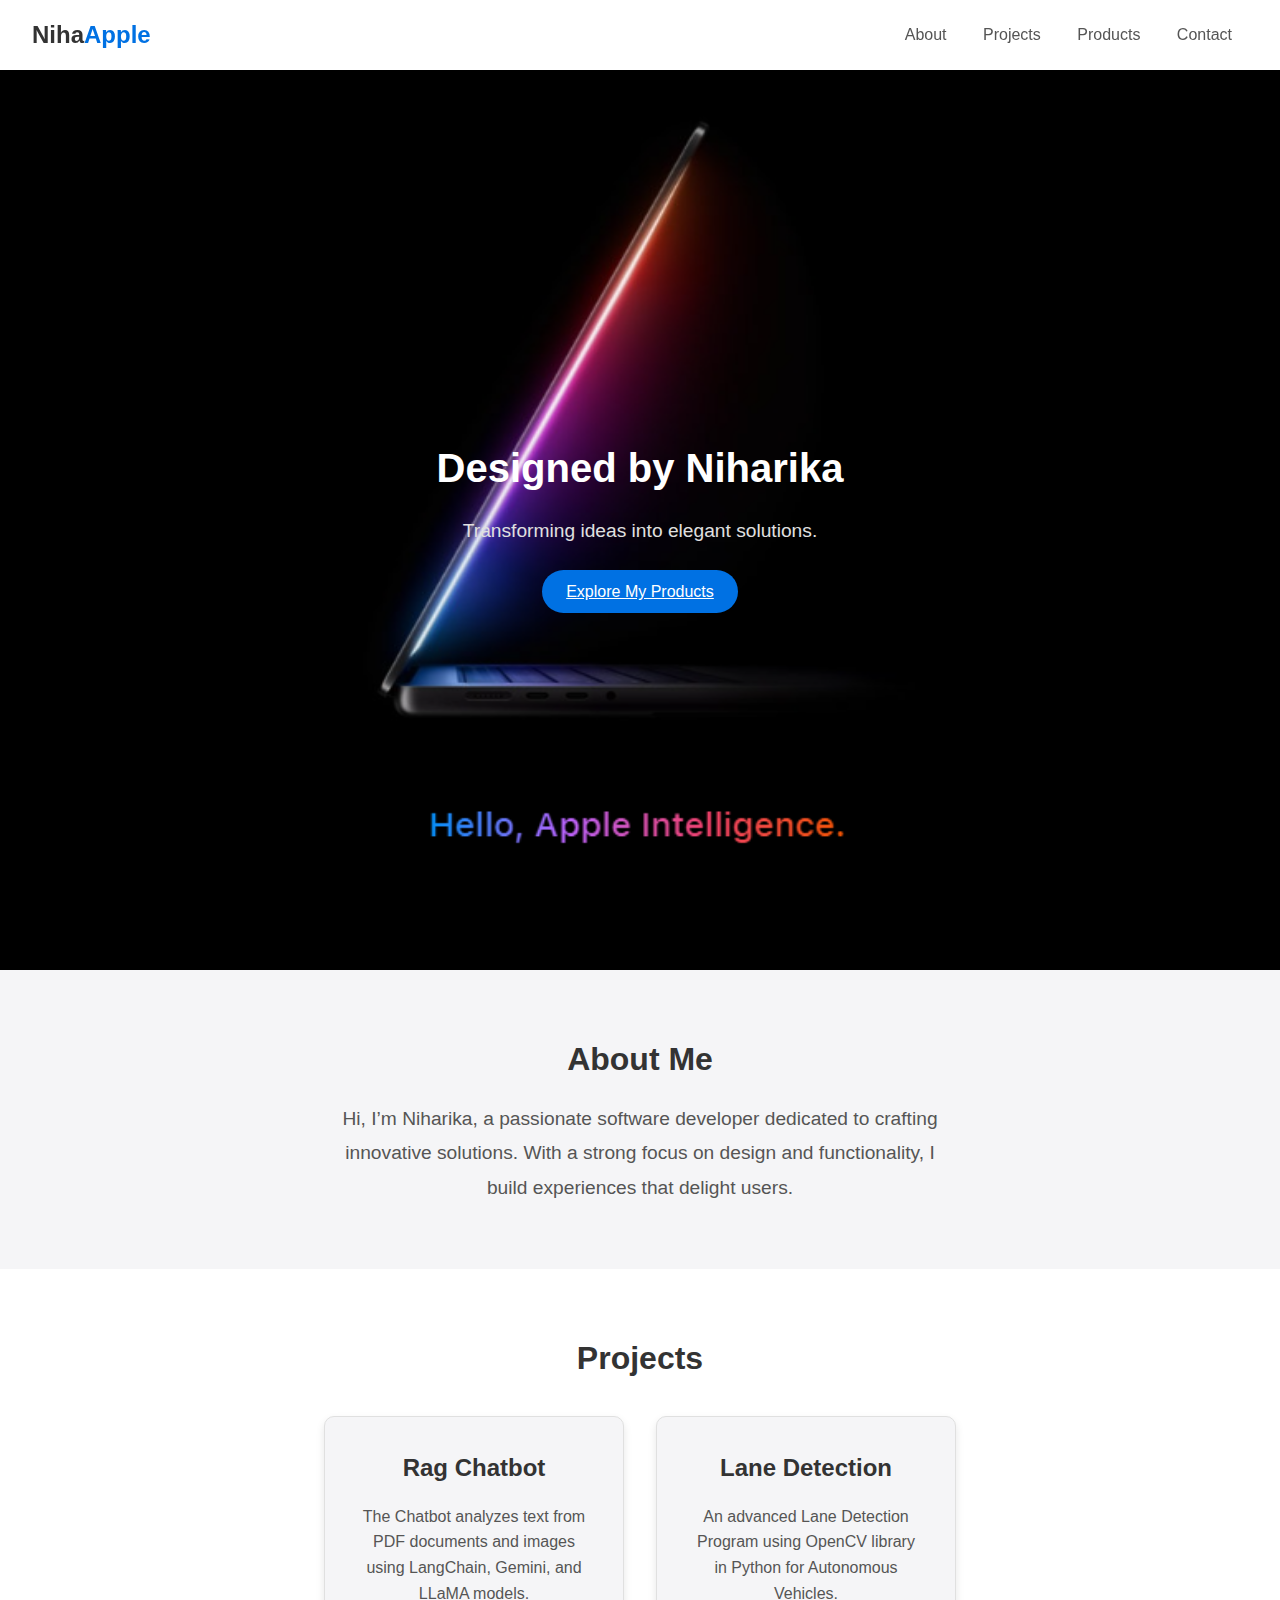
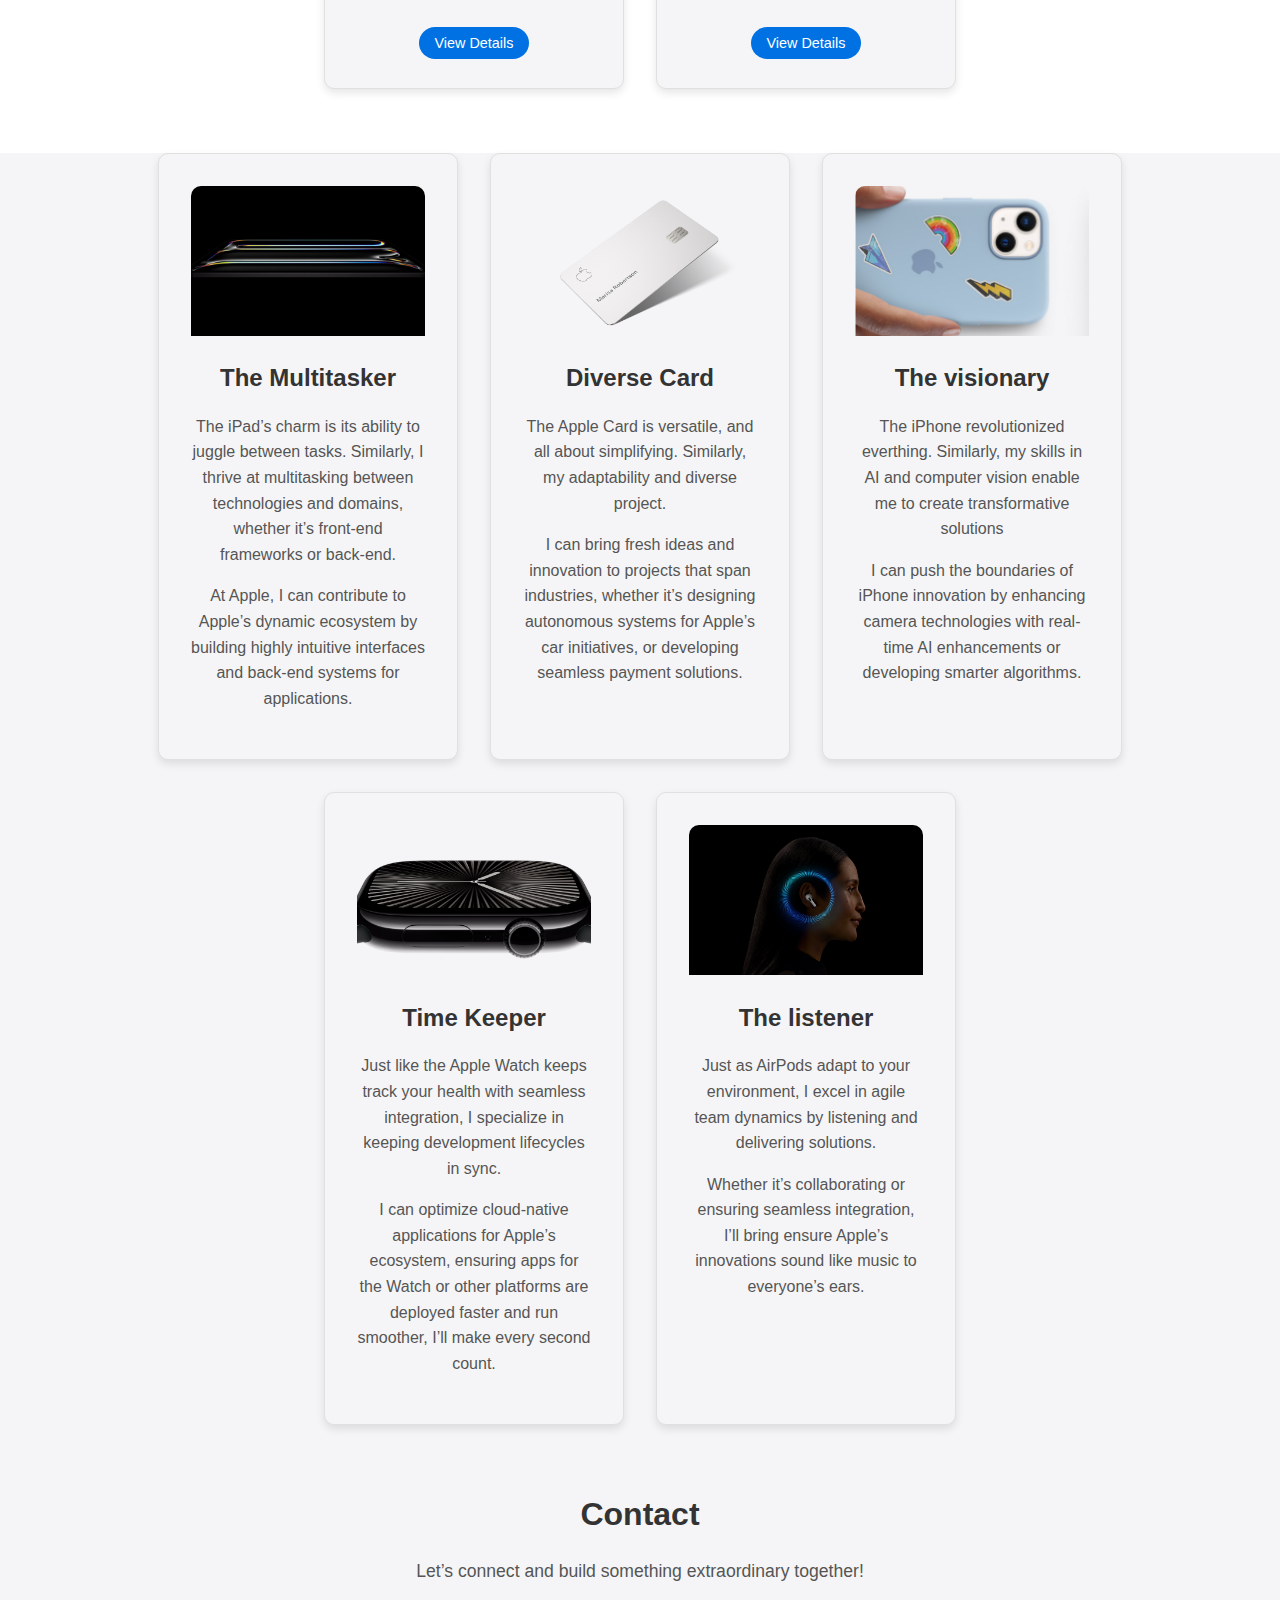
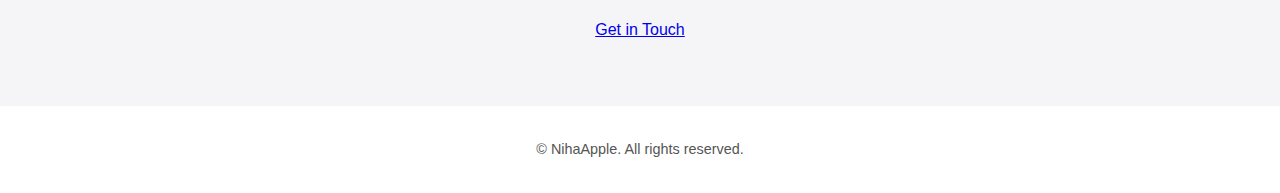
==== commit c49434f1: "index.html" ====
--- a/index.html
+++ b/index.html
@@ -62,36 +62,36 @@
         <div class="product-card">
             <img src="fullstack.png" alt="Full-Stack Development" class="product-image">
             <h3>The Multitasker</h3>
-            <p>The iPad’s charm is its ability to juggle between tasks. Similarly, I thrive at multitasking between technologies and domains, whether it’s front-end frameworks or back-end architectures.</p>
+            <p>The iPad’s charm is its ability to juggle between tasks. Similarly, I thrive at multitasking between technologies and domains, whether it’s front-end frameworks or back-end.</p>
             <p>At Apple, I can contribute to Apple’s dynamic ecosystem by building highly intuitive interfaces and back-end systems for applications.</p>
         </div>
         <!-- Diverse Portfolio -->
         <div class="product-card">
             <img src="portfolio.png" alt="Diverse Portfolio" class="product-image">
             <h3>Diverse Card</h3>
-            <p>The Apple Card is versatile, and all about simplifying. Similarly, my adaptability and diverse project experience mean I can tackle challenges across any domain Apple ventures into.</p>
+            <p>The Apple Card is versatile, and all about simplifying. Similarly, my adaptability and diverse project.</p>
             <p>I can bring fresh ideas and innovation to projects that span industries, whether it’s designing autonomous systems for Apple’s car initiatives, or developing seamless payment solutions.</p>
         </div>
         <!-- AI & Machine Learning -->
         <div class="product-card">
             <img src="ai.png" alt="AI & Machine Learning" class="product-image">
             <h3>The visionary</h3>
-            <p>The iPhone revolutionized communication, photography, and augmented reality, making it a visionary product. Similarly, my skills in AI and computer vision enable me to create transformative solutions</p>
+            <p>The iPhone revolutionized everthing. Similarly, my skills in AI and computer vision enable me to create transformative solutions</p>
             <p>I can push the boundaries of iPhone innovation by enhancing camera technologies with real-time AI enhancements or developing smarter algorithms.</p>
         </div>
         <!-- Cloud-Native Development -->
         <div class="product-card">
             <img src="cloud.png" alt="Cloud-Native Development" class="product-image">
             <h3>Time Keeper</h3>
-            <p>Just like the Apple Watch keeps track of time, heartbeats, and workouts with seamless integration, I specialize in keeping development lifecycles in sync. By streamlining deployments and ensuring system reliability.</p>
+            <p>Just like the Apple Watch keeps track your health with seamless integration, I specialize in keeping development lifecycles in sync.</p>
             <p>I can optimize cloud-native applications for Apple’s ecosystem, ensuring apps for the Watch or other platforms are deployed faster and run smoother, I’ll make every second count.</p>
         </div>
         <!-- Agile Leadership -->
         <div class="product-card">
             <img src="agile.png" alt="Agile Leadership" class="product-image">
             <h3>The listener</h3>
-            <p>Just as AirPods adapt to your environment, I excel in agile team dynamics by listening and delivering solutions tailored to their needs. I thrive in creating harmony within technical and non-technical teams.</p>
-            <p>Whether it’s collaborating or ensuring seamless integration, I’ll bring clear communication to ensure Apple’s innovations sound like music to everyone’s ears.</p>
+            <p>Just as AirPods adapt to your environment, I excel in agile team dynamics by listening and delivering solutions.</p>
+            <p>Whether it’s collaborating or ensuring seamless integration, I’ll bring ensure Apple’s innovations sound like music to everyone’s ears.</p>
         </div>
     </div>
 </section>
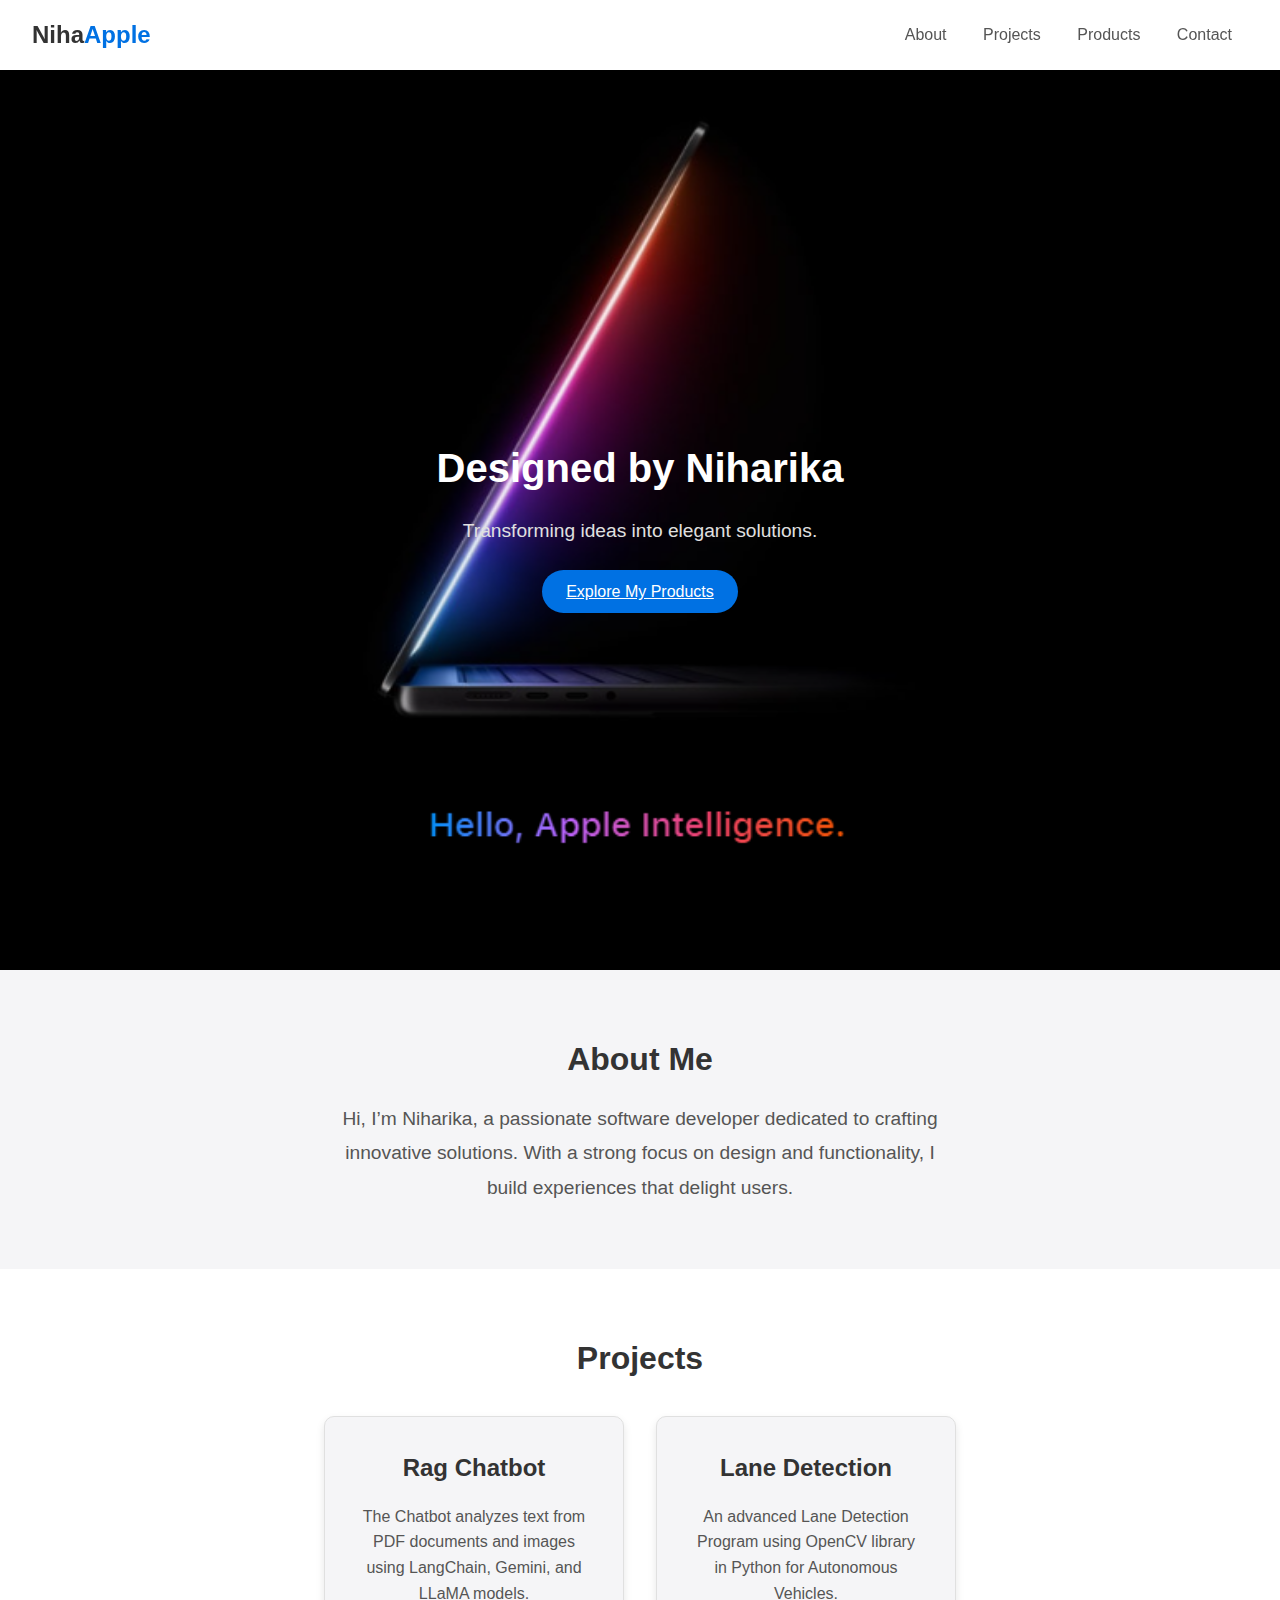
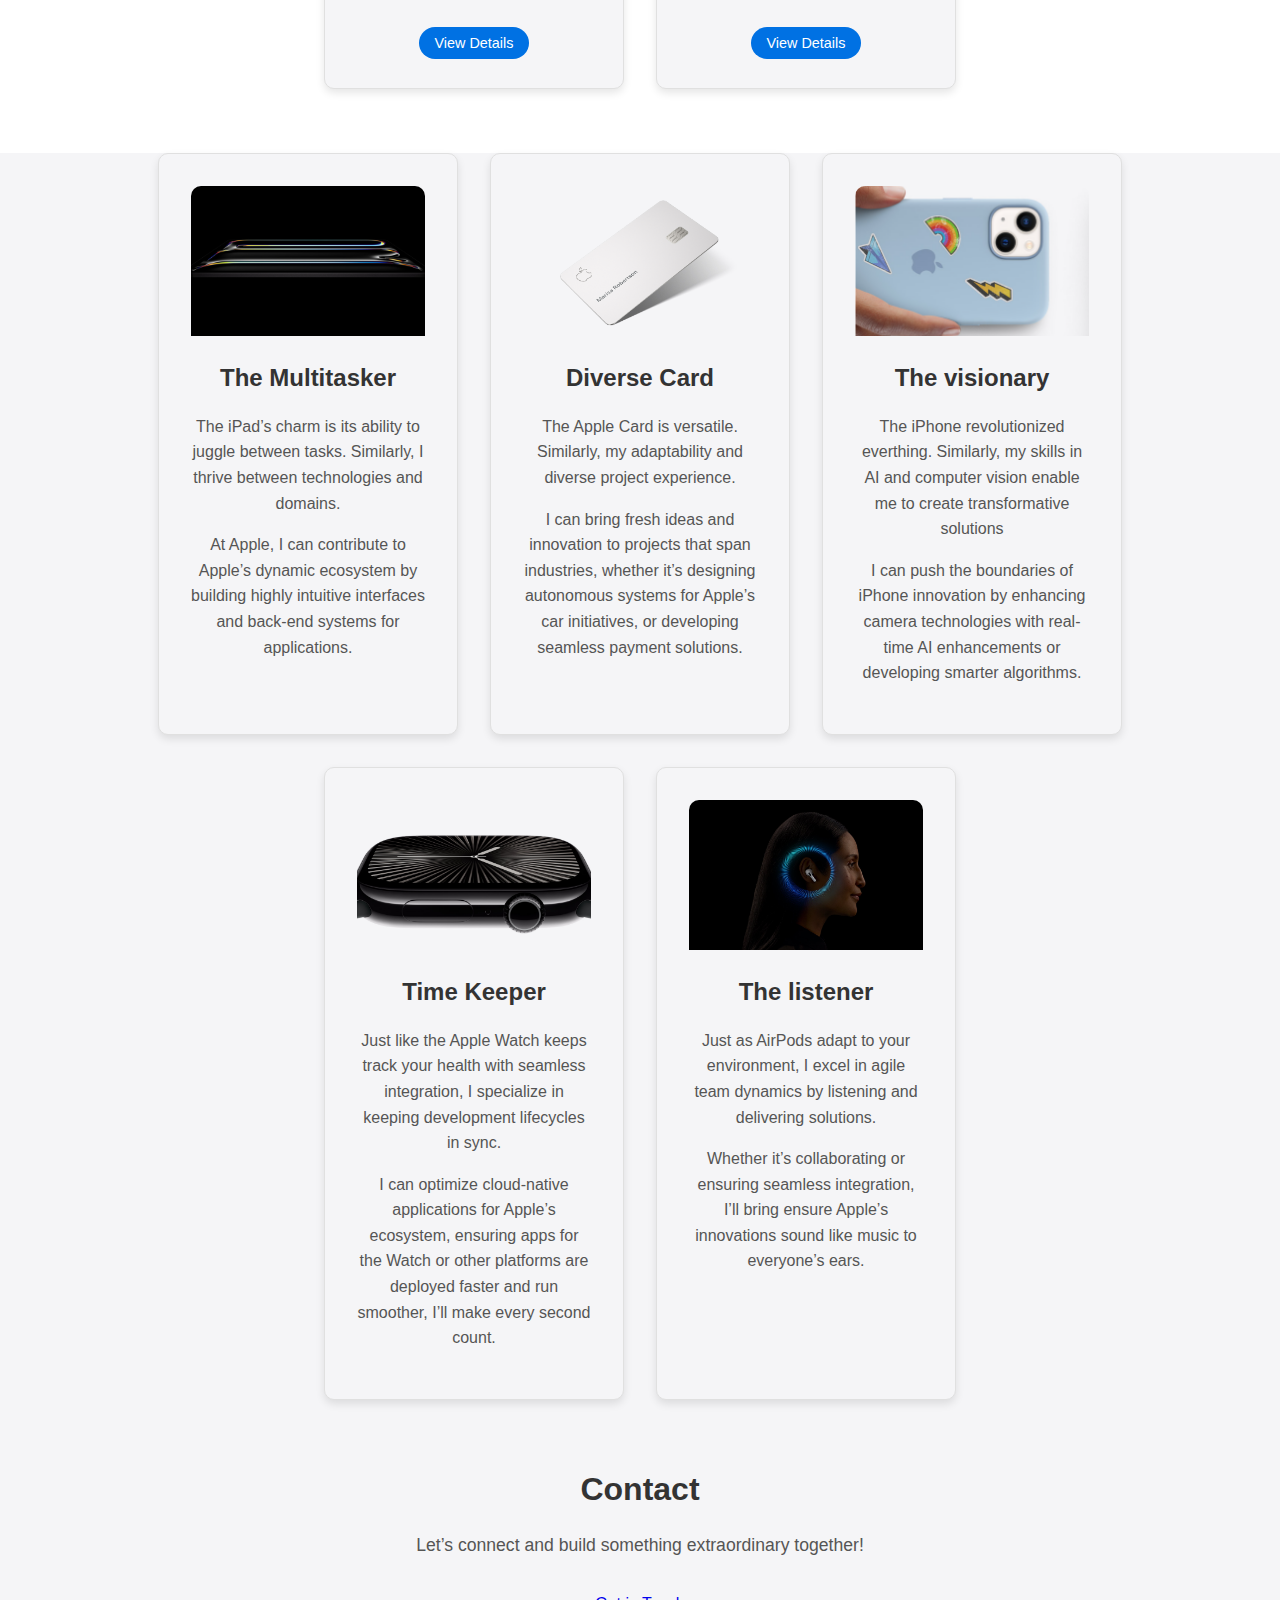
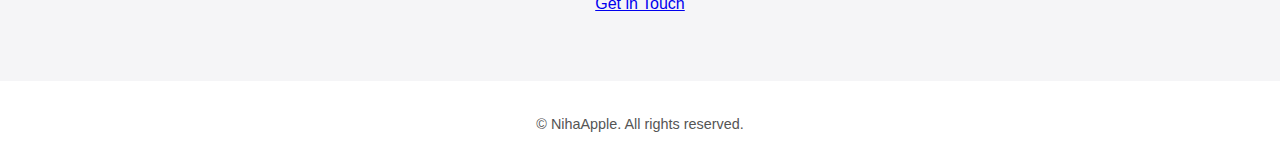
==== commit 83ba23d4: "index.html" ====
--- a/index.html
+++ b/index.html
@@ -62,14 +62,14 @@
         <div class="product-card">
             <img src="fullstack.png" alt="Full-Stack Development" class="product-image">
             <h3>The Multitasker</h3>
-            <p>The iPad’s charm is its ability to juggle between tasks. Similarly, I thrive at multitasking between technologies and domains, whether it’s front-end frameworks or back-end.</p>
+            <p>The iPad’s charm is its ability to juggle between tasks. Similarly, I thrive between technologies and domains.</p>
             <p>At Apple, I can contribute to Apple’s dynamic ecosystem by building highly intuitive interfaces and back-end systems for applications.</p>
         </div>
         <!-- Diverse Portfolio -->
         <div class="product-card">
             <img src="portfolio.png" alt="Diverse Portfolio" class="product-image">
             <h3>Diverse Card</h3>
-            <p>The Apple Card is versatile, and all about simplifying. Similarly, my adaptability and diverse project.</p>
+            <p>The Apple Card is versatile. Similarly, my adaptability and diverse project experience.</p>
             <p>I can bring fresh ideas and innovation to projects that span industries, whether it’s designing autonomous systems for Apple’s car initiatives, or developing seamless payment solutions.</p>
         </div>
         <!-- AI & Machine Learning -->
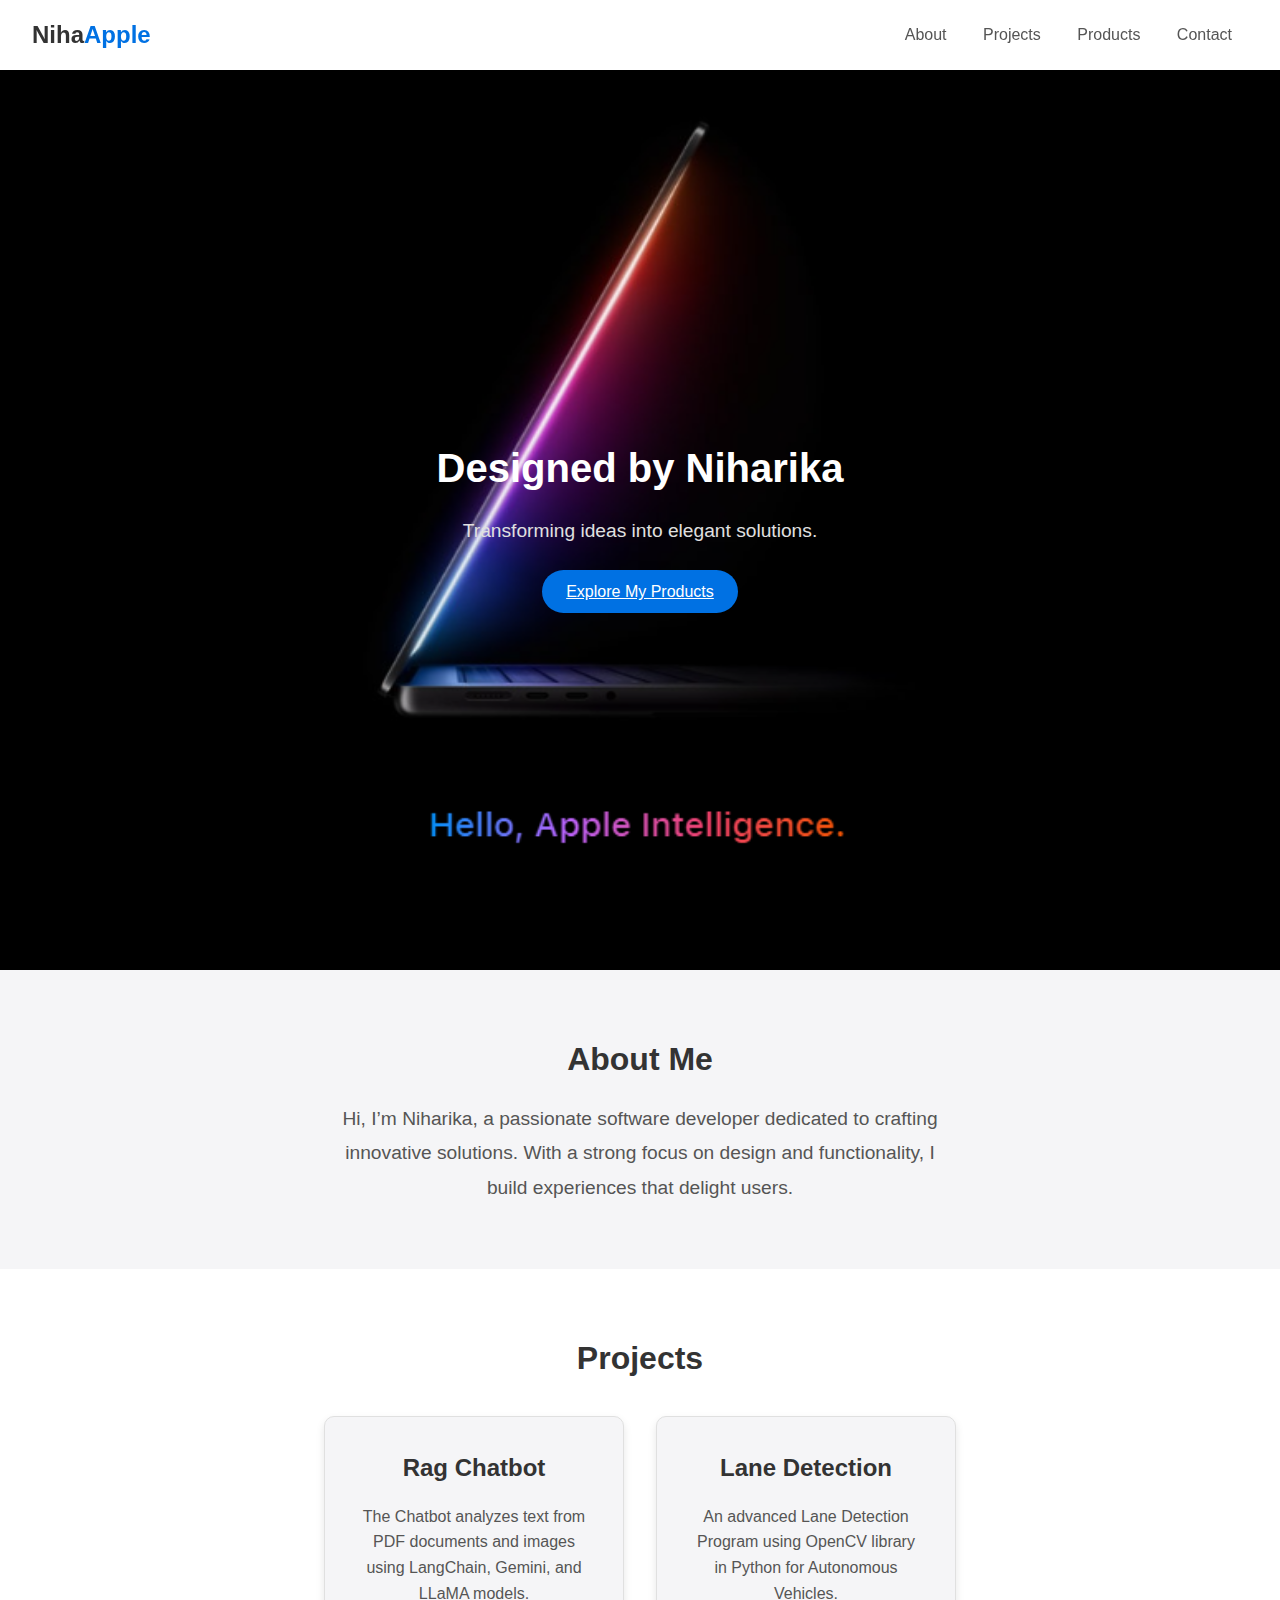
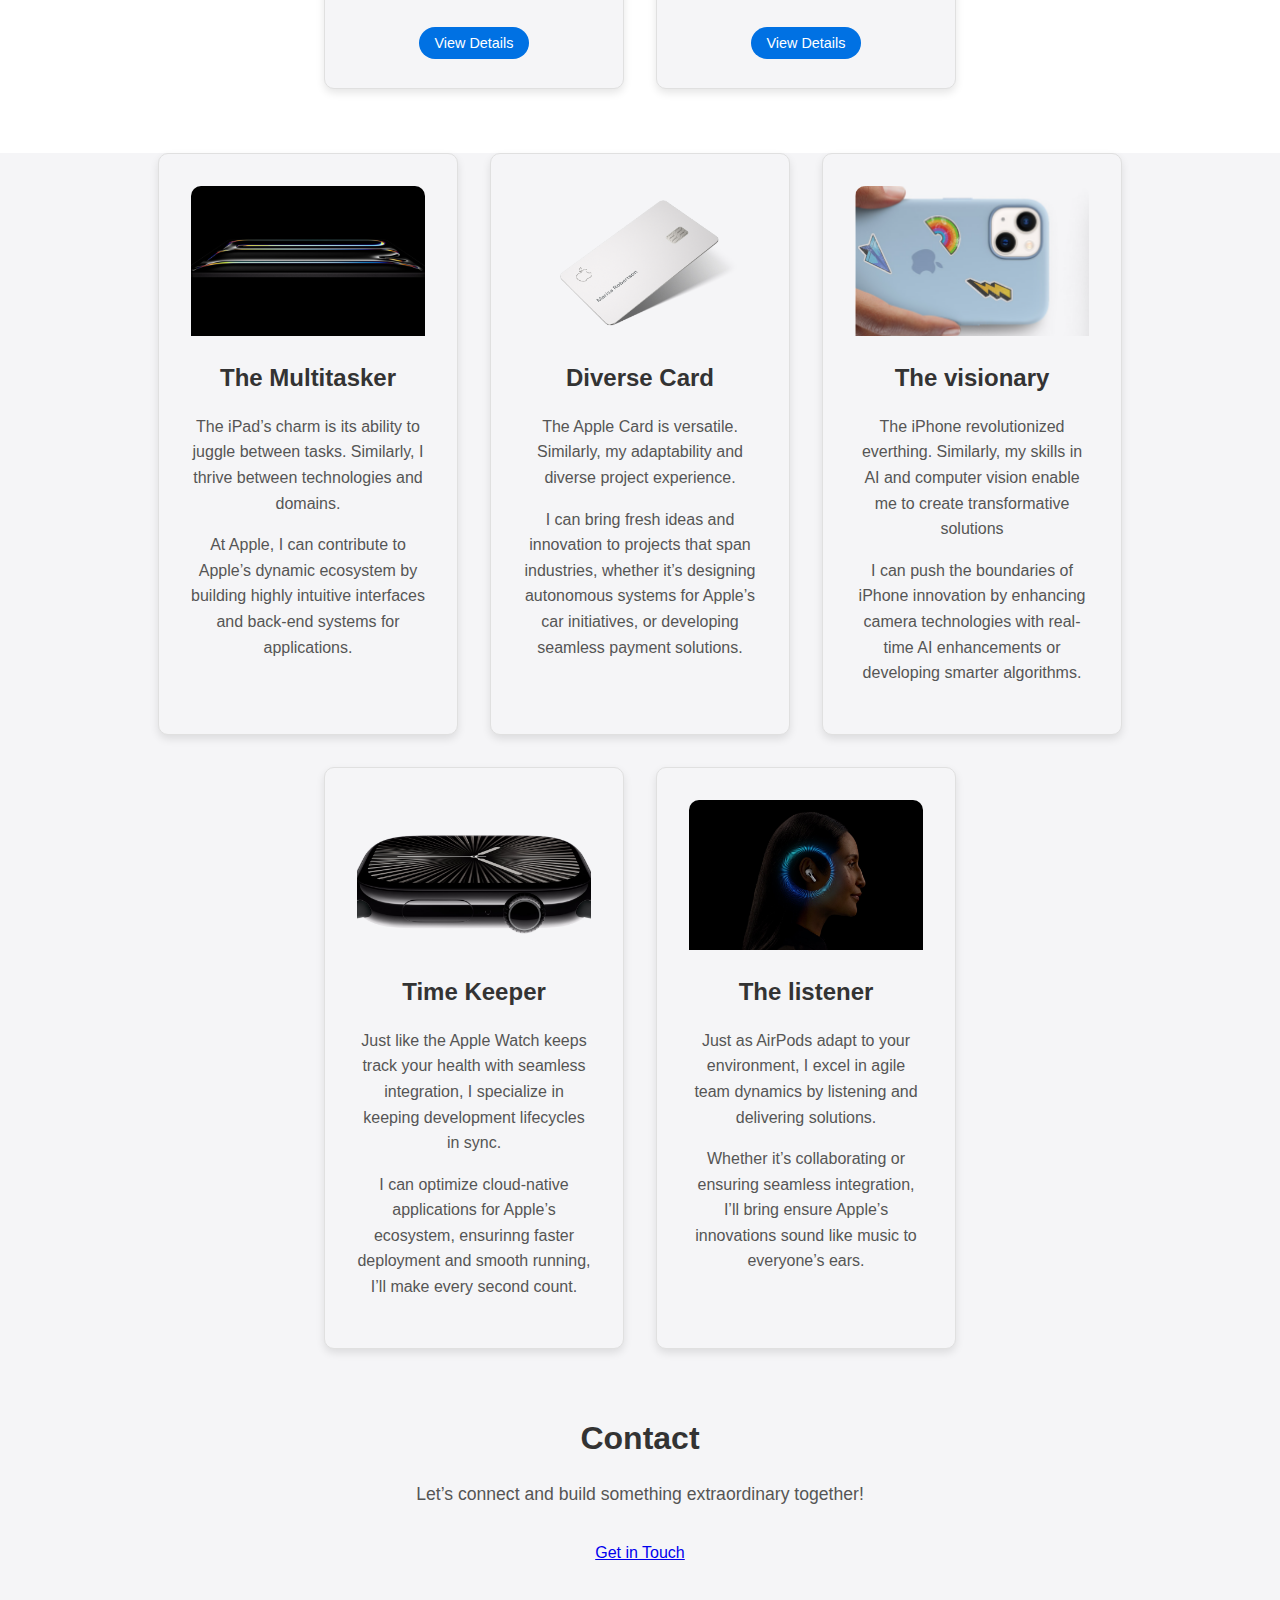
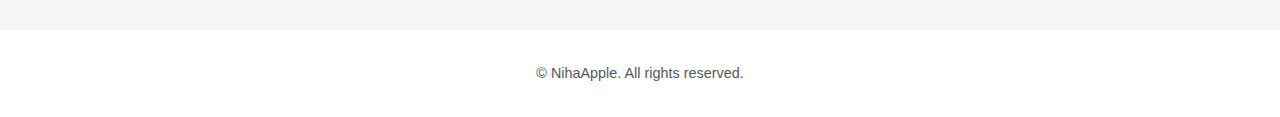
==== commit 5cd66c87: "index.html" ====
--- a/index.html
+++ b/index.html
@@ -84,7 +84,7 @@
             <img src="cloud.png" alt="Cloud-Native Development" class="product-image">
             <h3>Time Keeper</h3>
             <p>Just like the Apple Watch keeps track your health with seamless integration, I specialize in keeping development lifecycles in sync.</p>
-            <p>I can optimize cloud-native applications for Apple’s ecosystem, ensuring apps for the Watch or other platforms are deployed faster and run smoother, I’ll make every second count.</p>
+            <p>I can optimize cloud-native applications for Apple’s ecosystem, ensurinng faster deployment and smooth running, I’ll make every second count.</p>
         </div>
         <!-- Agile Leadership -->
         <div class="product-card">
